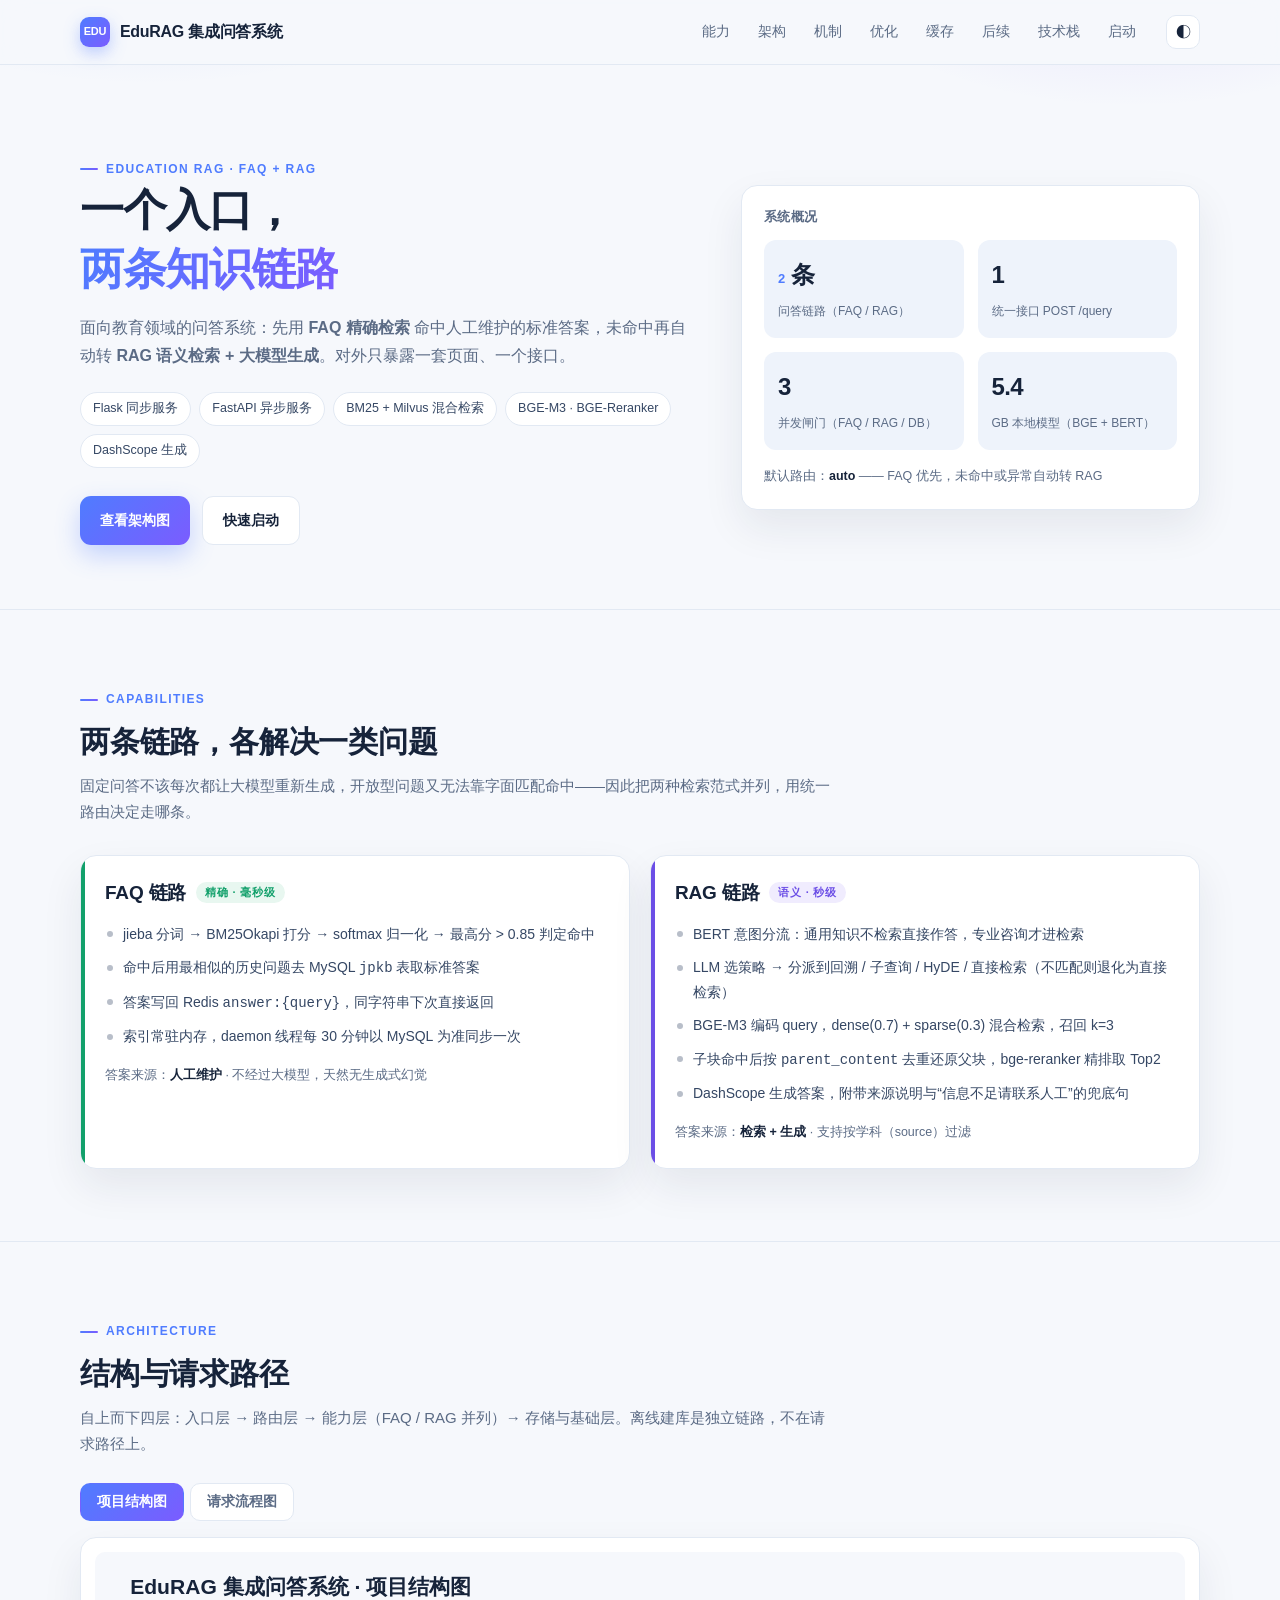
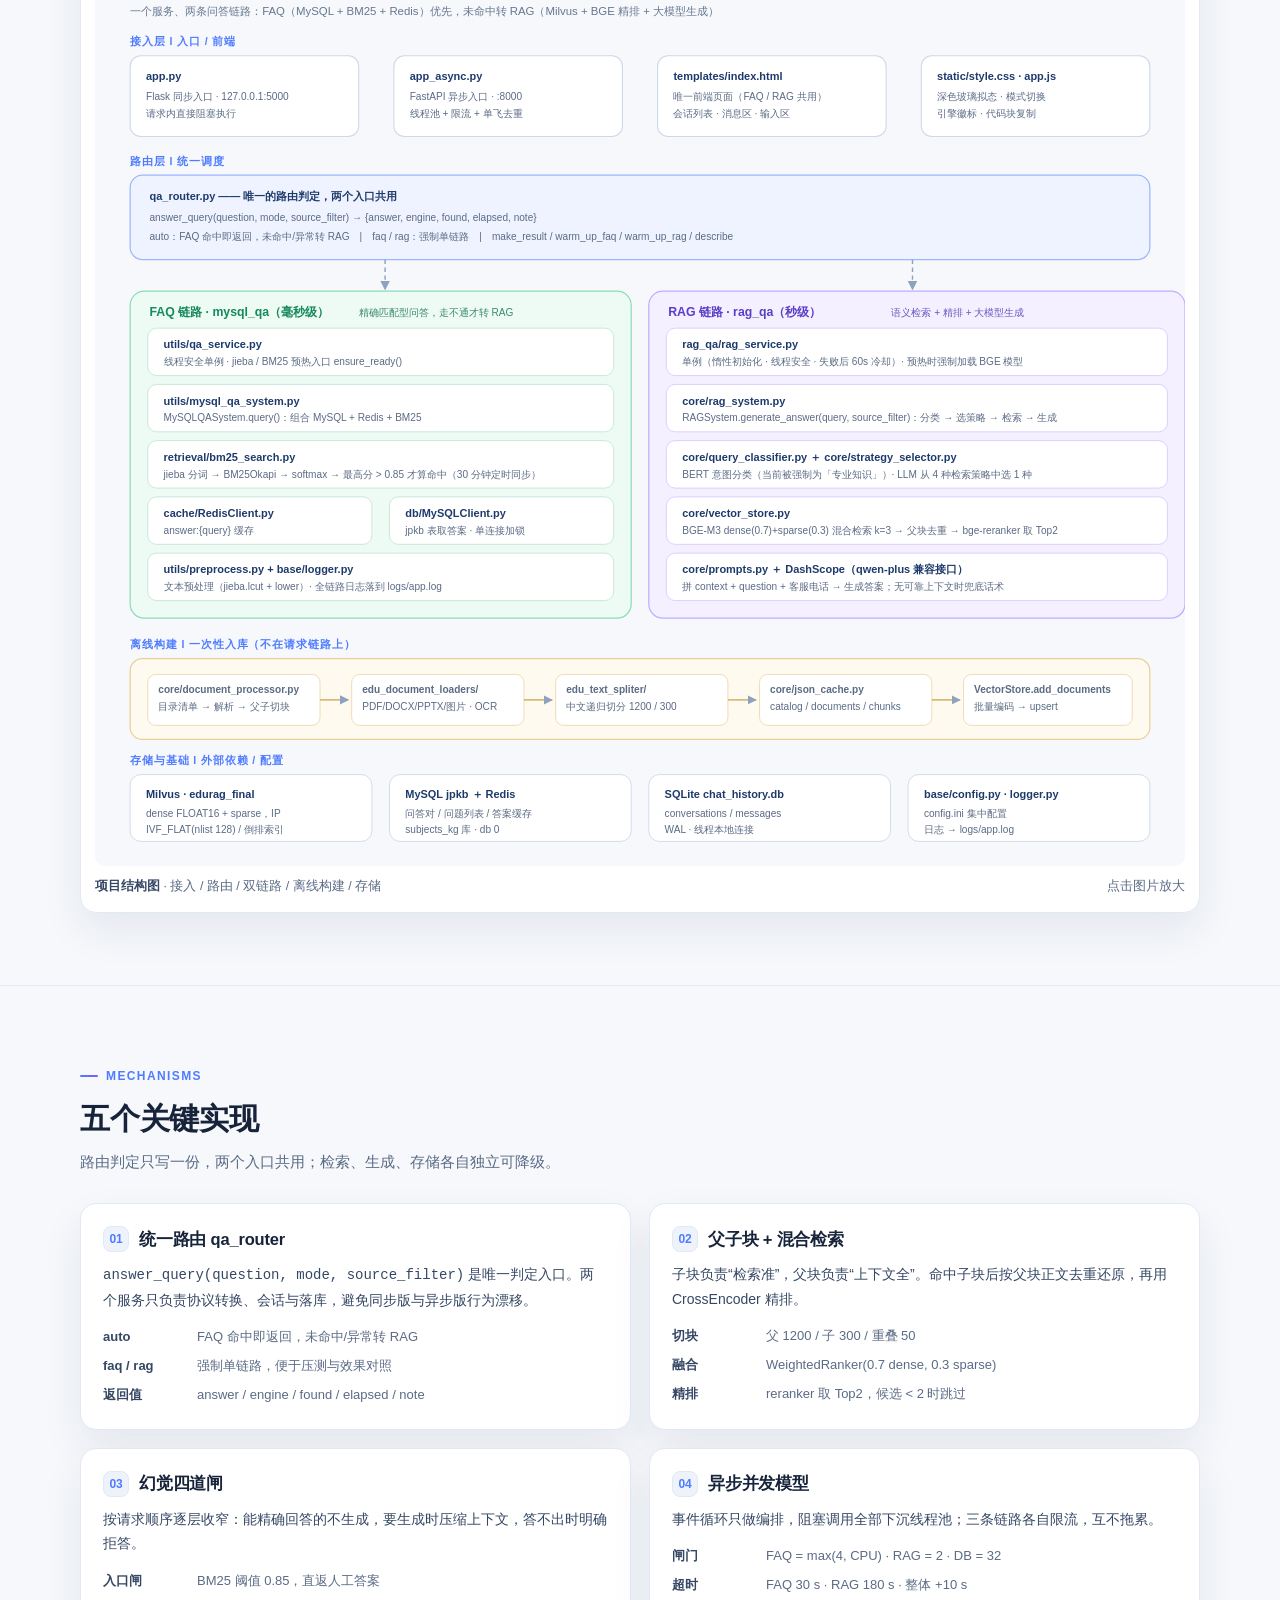
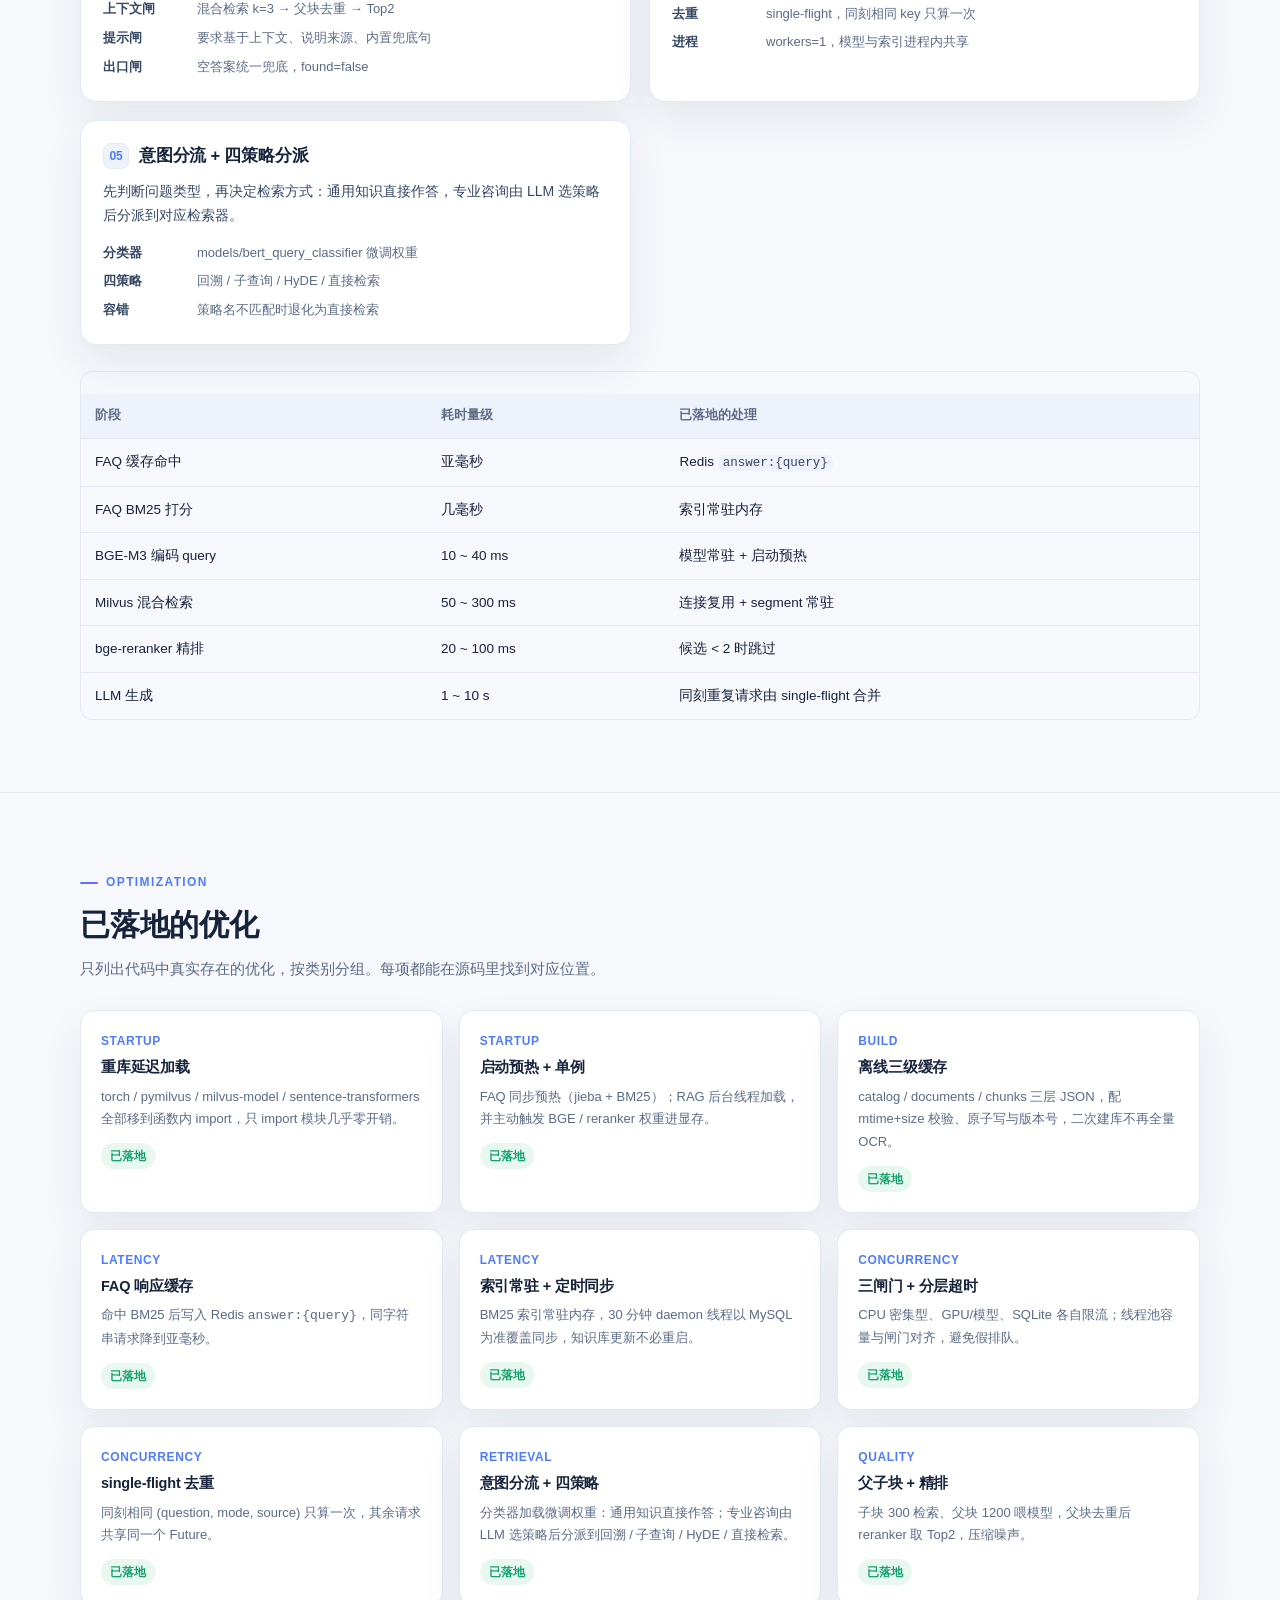
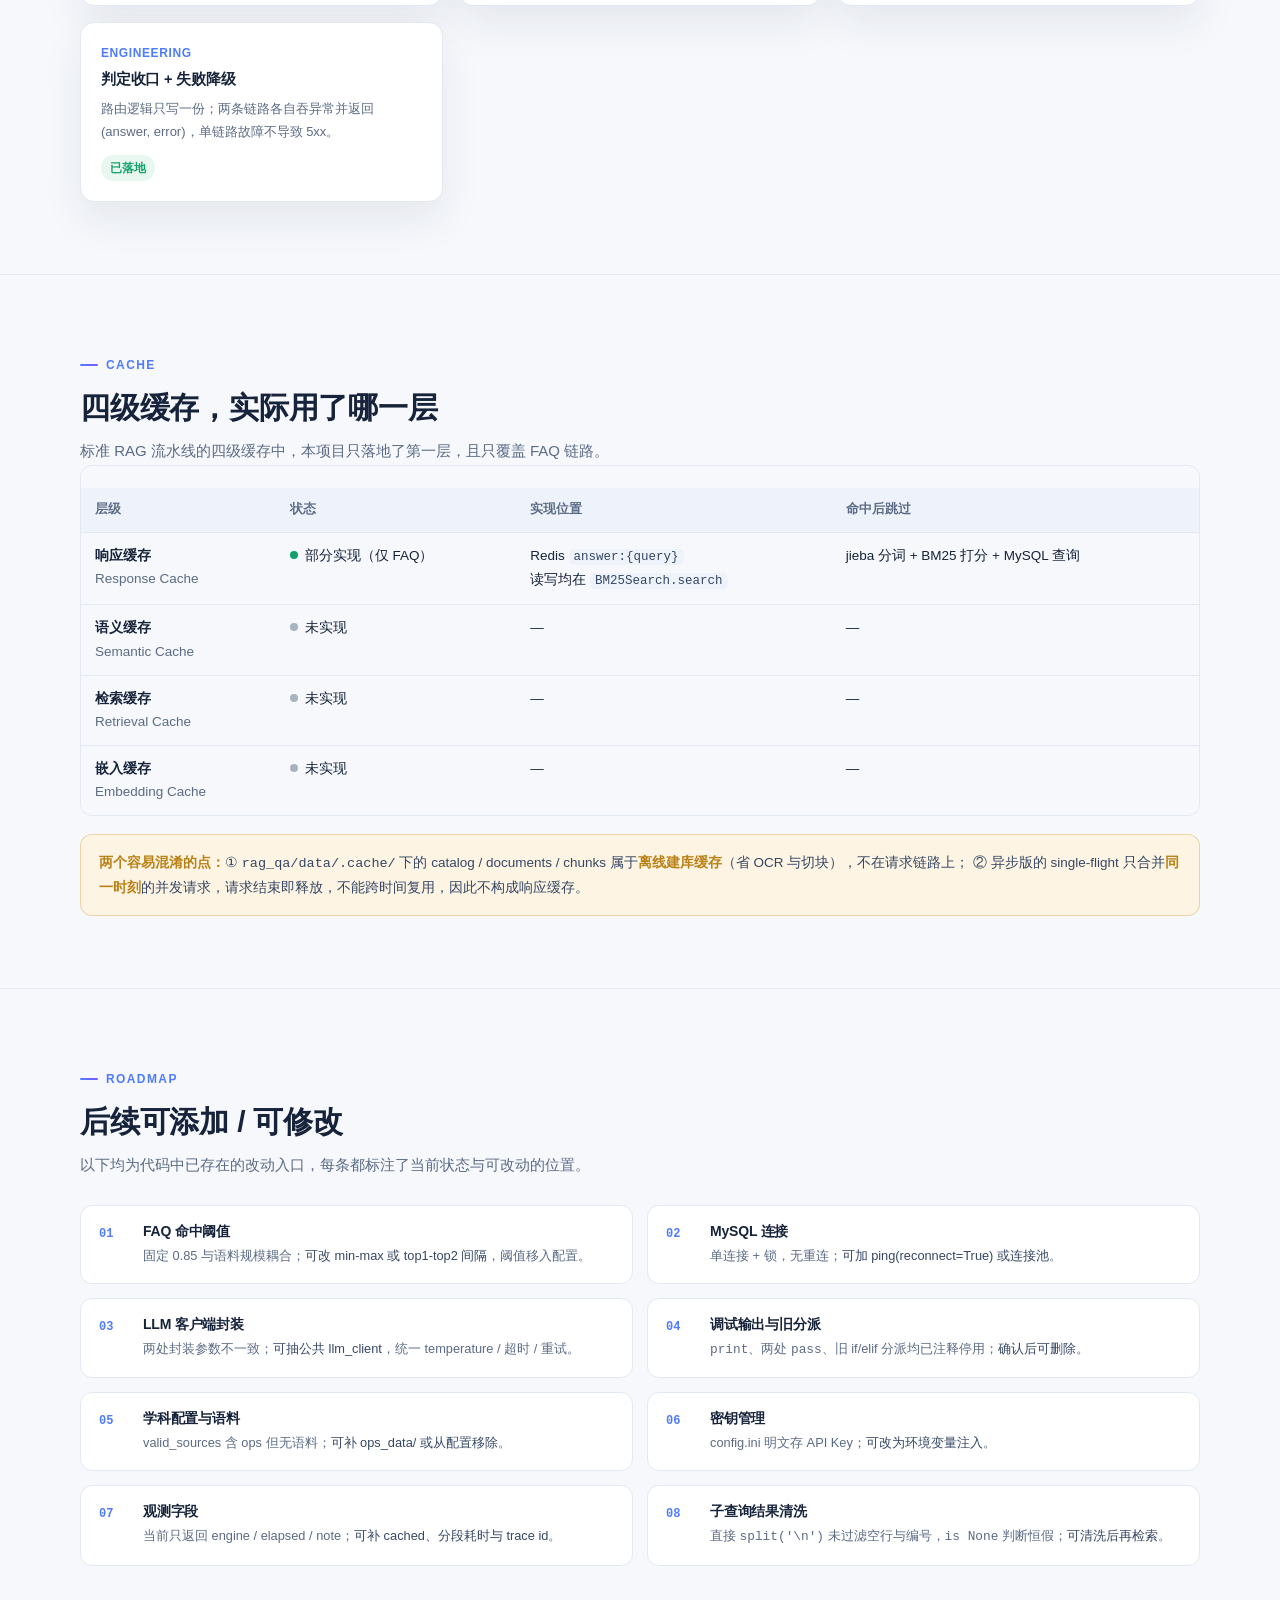
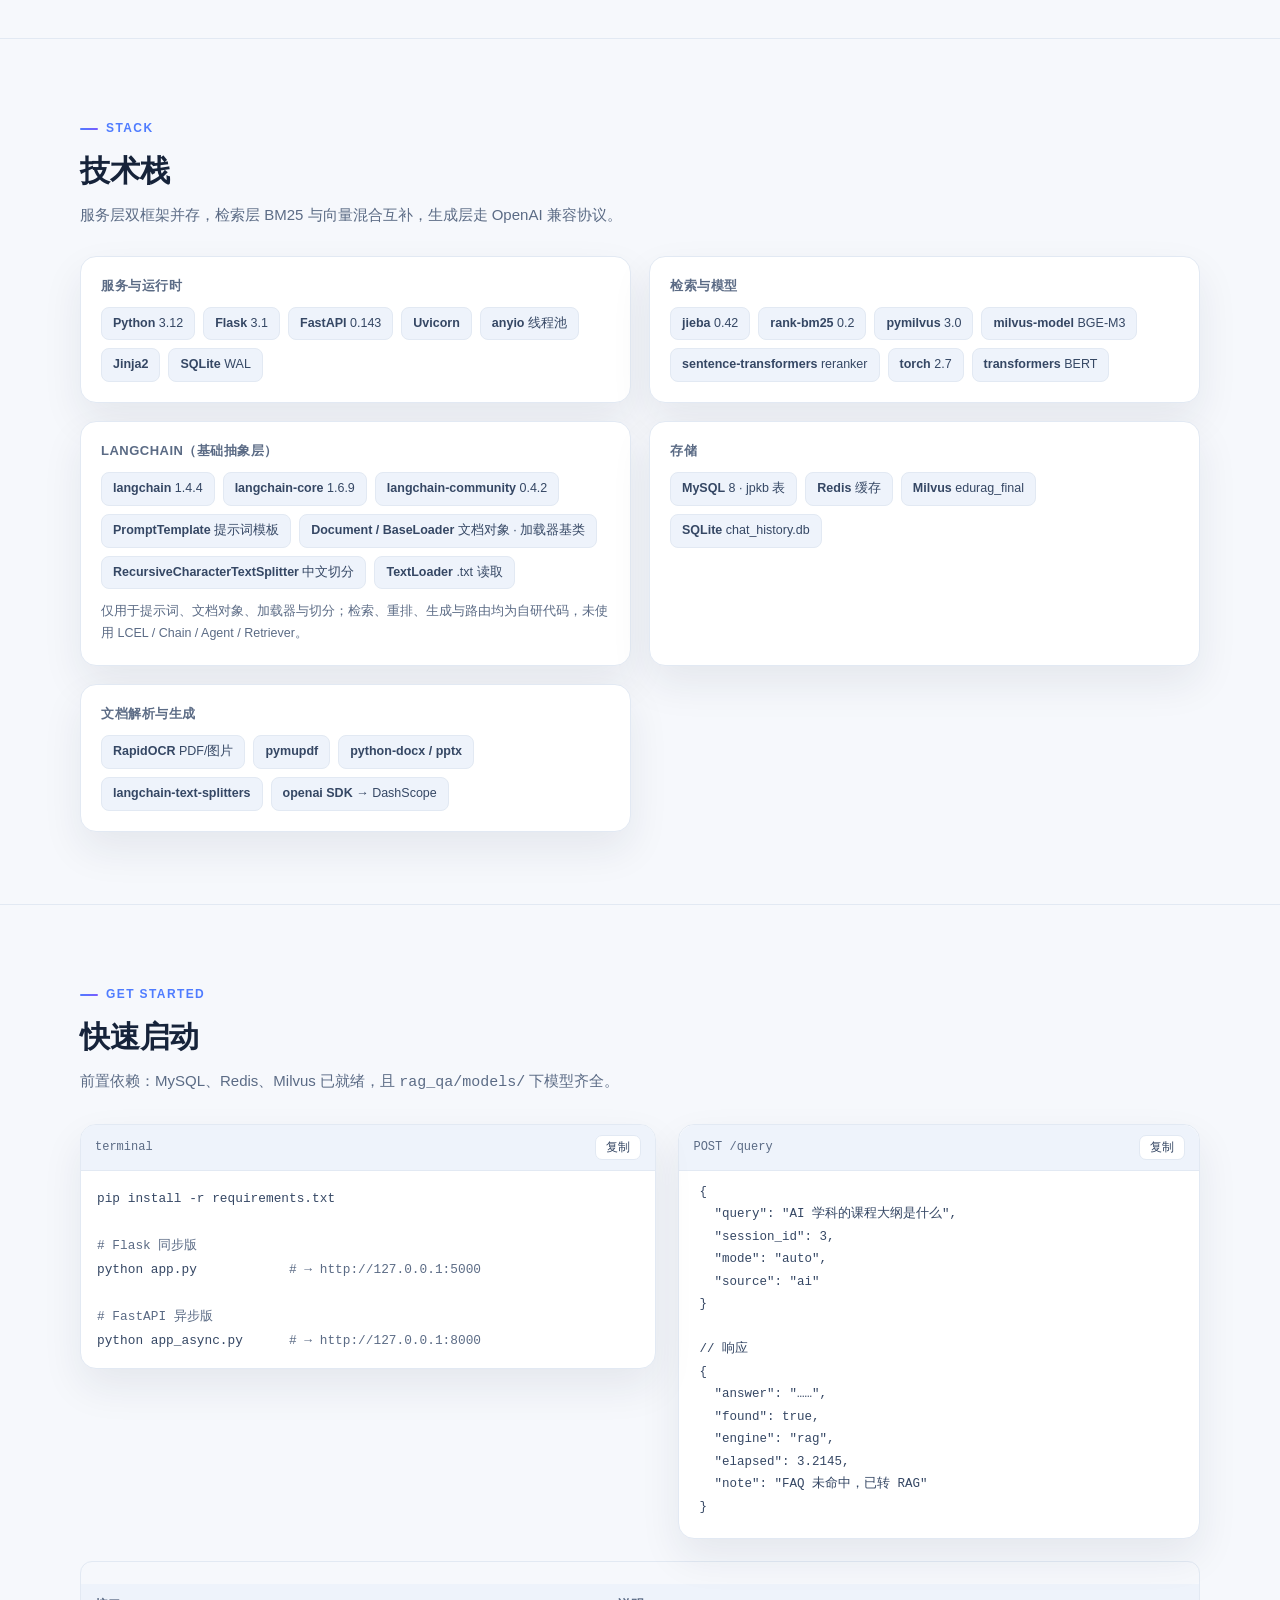
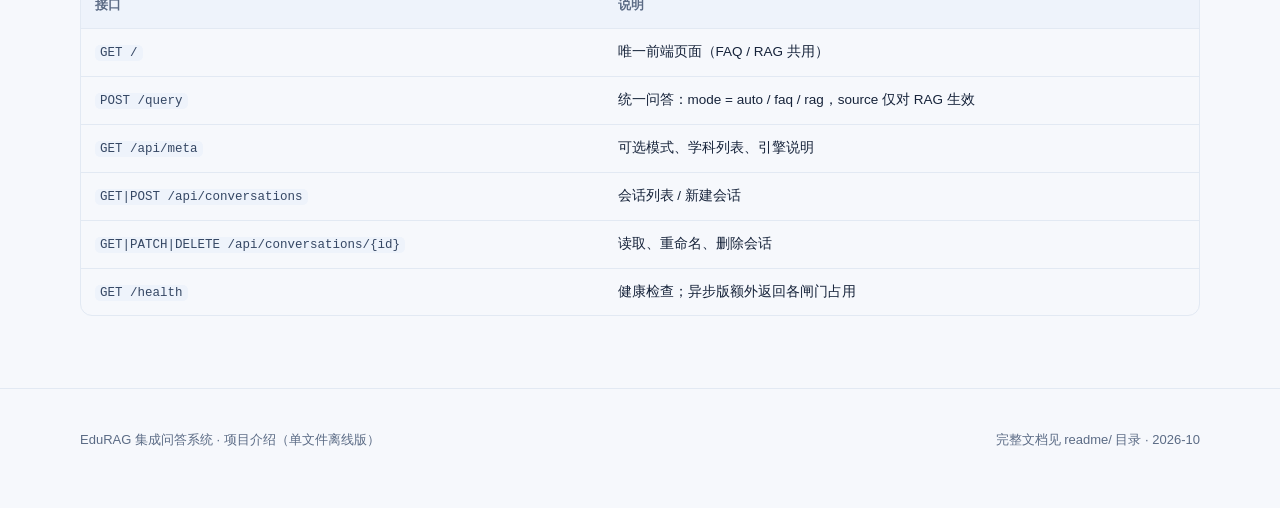
==== readme/project-intro.html @ a10eba5b "feat: EduRAG 集成问答系统（FAQ + RAG 双链路） - 统一入口 qa_router：FAQ 优先，未命中转 RAG - Flask 同步版 app.py / FastAPI 异步版" ====
<!DOCTYPE html>
<html lang="zh-CN" data-theme="light">
<head>
<meta charset="UTF-8" />
<meta name="viewport" content="width=device-width, initial-scale=1.0" />
<title>EduRAG 集成问答系统 · 项目介绍</title>
<noscript><style>.reveal{opacity:1 !important;transform:none !important}</style></noscript>
<style>
  /* ============ 主题变量 ============ */
  :root {
    --bg: #f6f8fc;
    --bg-soft: #eef3fb;
    --card: #ffffff;
    --ink: #16233a;
    --ink-2: #354764;
    --muted: #5b6b85;
    --line: #e2e9f3;
    --brand: #4f7cff;
    --brand-2: #7b5cff;
    --faq: #12a06b;
    --faq-soft: #e8f7f0;
    --rag: #6b4ee6;
    --rag-soft: #f0ecfe;
    --warn: #b98115;
    --warn-soft: #fdf4e3;
    --shadow: 0 18px 40px rgba(22, 35, 58, .08);
    --radius: 16px;
    --mono: "Consolas", "Monaco", "Courier New", monospace;
  }
  html[data-theme="dark"] {
    --bg: #0e1526;
    --bg-soft: #131d33;
    --card: #151f36;
    --ink: #e8eefc;
    --ink-2: #c3cfe4;
    --muted: #93a3c4;
    --line: #25324d;
    --brand: #6f92ff;
    --brand-2: #9b83ff;
    --faq: #3ddc97;
    --faq-soft: #12301f;
    --rag: #a48cff;
    --rag-soft: #221a3d;
    --warn: #ffc857;
    --warn-soft: #33280f;
    --shadow: 0 18px 40px rgba(0, 0, 0, .38);
  }

  * { box-sizing: border-box; }
  html { scroll-behavior: smooth; scroll-padding-top: 84px; }
  body {
    margin: 0;
    font-family: -apple-system, BlinkMacSystemFont, "Segoe UI", "Microsoft YaHei", "PingFang SC", "Hiragino Sans GB", sans-serif;
    color: var(--ink);
    background: var(--bg);
    line-height: 1.75;
    -webkit-font-smoothing: antialiased;
  }
  a { color: inherit; text-decoration: none; }
  h1, h2, h3, h4 { line-height: 1.35; margin: 0; letter-spacing: -.2px; }
  p { margin: 0; }
  code, pre { font-family: var(--mono); }
  img { max-width: 100%; display: block; }

  .wrap { width: min(1120px, calc(100% - 48px)); margin: 0 auto; }

  /* ============ 顶部导航 ============ */
  .progress {
    position: fixed; top: 0; left: 0; height: 3px; width: 0%;
    background: linear-gradient(90deg, var(--brand), var(--brand-2));
    z-index: 60; transition: width .1s linear;
  }
  .topbar {
    position: sticky; top: 0; z-index: 50;
    backdrop-filter: blur(14px);
    background: var(--bg);
    background: color-mix(in srgb, var(--bg) 82%, transparent);
    border-bottom: 1px solid var(--line);
  }
  .topbar-inner {
    display: flex; align-items: center; gap: 18px;
    height: 64px;
  }
  .brand { display: flex; align-items: center; gap: 10px; font-weight: 800; letter-spacing: -.3px; }
  .brand-mark {
    width: 30px; height: 30px; border-radius: 9px; flex: 0 0 30px;
    display: grid; place-items: center; color: #fff; font-size: 11px; font-weight: 800;
    background: linear-gradient(135deg, var(--brand), var(--brand-2));
    box-shadow: 0 6px 16px rgba(79, 124, 255, .35);
  }
  .nav { display: flex; gap: 4px; margin-left: auto; overflow-x: auto; }
  .nav a {
    padding: 7px 12px; border-radius: 999px; font-size: 13.5px; color: var(--muted);
    white-space: nowrap; transition: .18s;
  }
  .nav a:hover { color: var(--ink); background: var(--bg-soft); }
  .nav a.active { color: var(--ink); background: var(--bg-soft); font-weight: 600; }
  .icon-btn {
    width: 34px; height: 34px; flex: 0 0 34px; display: grid; place-items: center;
    border: 1px solid var(--line); background: var(--card); color: var(--ink);
    border-radius: 10px; cursor: pointer; font-size: 15px; transition: .18s;
  }
  .icon-btn:hover { border-color: var(--brand); color: var(--brand); }

  /* ============ 通用区块 ============ */
  section { padding: 72px 0; }
  section + section { border-top: 1px solid var(--line); }
  .eyebrow {
    display: inline-flex; align-items: center; gap: 8px;
    font-size: 12px; font-weight: 700; letter-spacing: 1.4px; text-transform: uppercase;
    color: var(--brand);
  }
  .eyebrow::before {
    content: ""; width: 18px; height: 2px; border-radius: 2px;
    background: linear-gradient(90deg, var(--brand), var(--brand-2));
  }
  .h2 { font-size: 30px; font-weight: 800; margin: 12px 0 10px; }
  .lead { color: var(--muted); max-width: 760px; font-size: 15px; }

  .card {
    background: var(--card); border: 1px solid var(--line);
    border-radius: var(--radius); box-shadow: var(--shadow);
  }

  /* ============ Hero ============ */
  .hero { padding: 86px 0 64px; border-top: none; position: relative; overflow: hidden; }
  .hero::before {
    content: ""; position: absolute; inset: -30% -10% auto -10%; height: 460px;
    background:
      radial-gradient(520px 260px at 18% 0%, rgba(79,124,255,.16), transparent 70%),
      radial-gradient(460px 240px at 82% 8%, rgba(123,92,255,.14), transparent 70%);
    pointer-events: none;
  }
  .hero-grid { display: grid; grid-template-columns: 1.15fr .85fr; gap: 40px; align-items: center; position: relative; }
  .hero h1 { font-size: 44px; font-weight: 800; letter-spacing: -1px; }
  .hero h1 span {
    background: linear-gradient(120deg, var(--brand), var(--brand-2));
    -webkit-background-clip: text; background-clip: text; color: transparent;
  }
  .hero p.lead { margin-top: 16px; font-size: 16px; }
  .pills { display: flex; flex-wrap: wrap; gap: 8px; margin-top: 22px; }
  .pill {
    font-size: 12.5px; padding: 5px 12px; border-radius: 999px;
    border: 1px solid var(--line); color: var(--ink-2); background: var(--card);
  }
  .cta { display: flex; flex-wrap: wrap; gap: 12px; margin-top: 28px; }
  .btn {
    display: inline-flex; align-items: center; gap: 8px;
    padding: 11px 20px; border-radius: 11px; font-size: 14px; font-weight: 600;
    border: 1px solid var(--line); background: var(--card); color: var(--ink);
    cursor: pointer; transition: .18s;
  }
  .btn:hover { transform: translateY(-1px); border-color: var(--brand); color: var(--brand); }
  .btn.primary {
    color: #fff; border: none;
    background: linear-gradient(135deg, var(--brand), var(--brand-2));
    box-shadow: 0 10px 24px rgba(79, 124, 255, .3);
  }
  .btn.primary:hover { color: #fff; box-shadow: 0 14px 30px rgba(79, 124, 255, .38); }

  .hero-panel { padding: 22px; }
  .hero-panel h4 { font-size: 13px; color: var(--muted); font-weight: 600; letter-spacing: .4px; }
  .stat-grid { display: grid; grid-template-columns: 1fr 1fr; gap: 14px; margin-top: 14px; }
  .stat { padding: 14px; border-radius: 12px; background: var(--bg-soft); }
  .stat b { display: block; font-size: 24px; letter-spacing: -.6px; }
  .stat span { font-size: 12px; color: var(--muted); }
  .stat em { font-style: normal; font-size: 13px; font-weight: 700; color: var(--brand); }

  /* ============ 两条链路 ============ */
  .lane-grid { display: grid; grid-template-columns: 1fr 1fr; gap: 20px; margin-top: 30px; }
  .lane { padding: 24px; position: relative; overflow: hidden; }
  .lane::after {
    content: ""; position: absolute; left: 0; top: 0; bottom: 0; width: 4px;
  }
  .lane.faq::after { background: var(--faq); }
  .lane.rag::after { background: var(--rag); }
  .lane h3 { font-size: 19px; display: flex; align-items: center; gap: 10px; }
  .tag {
    font-size: 11px; font-weight: 700; letter-spacing: .8px; padding: 3px 9px;
    border-radius: 999px;
  }
  .tag.faq { color: var(--faq); background: var(--faq-soft); }
  .tag.rag { color: var(--rag); background: var(--rag-soft); }
  .lane ul { margin: 16px 0 0; padding-left: 0; list-style: none; }
  .lane li { position: relative; padding-left: 18px; margin: 9px 0; font-size: 14px; color: var(--ink-2); }
  .lane li::before {
    content: ""; position: absolute; left: 2px; top: .68em;
    width: 6px; height: 6px; border-radius: 50%; background: currentColor; opacity: .35;
  }
  .lane .metric { margin-top: 16px; font-size: 12.5px; color: var(--muted); }
  .lane .metric b { color: var(--ink); }

  /* ============ 图表 Tabs ============ */
  .tabs { display: flex; gap: 6px; margin: 26px 0 16px; flex-wrap: wrap; }
  .tab {
    padding: 9px 16px; border-radius: 10px; font-size: 13.5px; font-weight: 600;
    border: 1px solid var(--line); background: var(--card); color: var(--muted); cursor: pointer;
  }
  .tab.active {
    color: #fff; border-color: transparent;
    background: linear-gradient(135deg, var(--brand), var(--brand-2));
  }
  .figure { padding: 14px; }
  .figure img { border-radius: 10px; cursor: zoom-in; background: #fff; }
  .figcap { display: flex; justify-content: space-between; gap: 12px; margin-top: 10px; font-size: 12.5px; color: var(--muted); }
  .figcap b { color: var(--ink-2); font-weight: 600; }

  /* ============ 机制卡片 ============ */
  .cards { display: grid; grid-template-columns: repeat(2, 1fr); gap: 18px; margin-top: 28px; }
  .mech { padding: 22px; }
  .mech h3 { font-size: 16.5px; display: flex; align-items: center; gap: 10px; }
  .num {
    width: 26px; height: 26px; flex: 0 0 26px; border-radius: 8px; display: grid; place-items: center;
    font-size: 12px; font-weight: 800; color: var(--brand); background: var(--bg-soft);
    border: 1px solid var(--line);
  }
  .mech p { margin-top: 10px; font-size: 14px; color: var(--ink-2); }
  .kv { margin-top: 14px; display: grid; gap: 6px; font-size: 13px; color: var(--muted); }
  .kv div { display: flex; gap: 8px; }
  .kv span:first-child { min-width: 86px; color: var(--ink-2); font-weight: 600; }

  /* ============ 参数表 ============ */
  table.data { width: 100%; border-collapse: collapse; font-size: 13.5px; margin-top: 22px; }
  .table-wrap { overflow-x: auto; border: 1px solid var(--line); border-radius: 12px; }
  table.data th, table.data td { padding: 11px 14px; text-align: left; border-bottom: 1px solid var(--line); vertical-align: top; }
  table.data th { background: var(--bg-soft); font-size: 12.5px; color: var(--muted); font-weight: 700; white-space: nowrap; }
  table.data tr:last-child td { border-bottom: none; }
  table.data code { font-size: 12.5px; padding: 1px 5px; border-radius: 5px; background: var(--bg-soft); color: var(--ink-2); }

  /* ============ 优化网格 ============ */
  .opt-grid { display: grid; grid-template-columns: repeat(3, 1fr); gap: 16px; margin-top: 28px; }
  .opt {
    padding: 20px; border-radius: 14px; background: var(--card);
    border: 1px solid var(--line); box-shadow: var(--shadow); transition: .2s;
  }
  .opt:hover { transform: translateY(-3px); border-color: color-mix(in srgb, var(--brand) 40%, var(--line)); }
  .opt h4 { font-size: 14.5px; }
  .opt .k { display: block; font-size: 12px; color: var(--brand); font-weight: 700; margin-bottom: 6px; letter-spacing: .6px; }
  .opt p { font-size: 13px; color: var(--muted); margin-top: 8px; }
  .opt .badge {
    display: inline-block; margin-top: 12px; font-size: 11.5px; font-weight: 700;
    color: var(--faq); background: var(--faq-soft); padding: 3px 9px; border-radius: 999px;
  }

  /* ============ 缓存对照 ============ */
  .dot { display: inline-block; width: 8px; height: 8px; border-radius: 50%; margin-right: 7px; vertical-align: 1px; }
  .on { background: var(--faq); }
  .off { background: var(--muted); opacity: .5; }
  .note {
    margin-top: 18px; padding: 16px 18px; border-radius: 12px; font-size: 13.5px;
    background: var(--warn-soft); color: var(--ink-2); border: 1px solid color-mix(in srgb, var(--warn) 28%, transparent);
  }
  .note b { color: var(--warn); }

  /* ============ 后续可改 ============ */
  .next-grid { display: grid; grid-template-columns: repeat(2, 1fr); gap: 14px; margin-top: 26px; }
  .next {
    display: flex; gap: 14px; padding: 16px 18px; border-radius: 12px;
    background: var(--card); border: 1px solid var(--line);
  }
  .next .idx {
    font-family: var(--mono); font-size: 12px; font-weight: 700; color: var(--brand);
    min-width: 30px; padding-top: 2px;
  }
  .next h4 { font-size: 14px; }
  .next p { font-size: 12.8px; color: var(--muted); margin-top: 4px; }
  .next em { font-style: normal; color: var(--ink-2); }

  /* ============ 技术栈 ============ */
  .stack-groups { display: grid; grid-template-columns: repeat(2, 1fr); gap: 18px; margin-top: 28px; }
  .stack { padding: 20px; }
  .stack h4 { font-size: 13px; color: var(--muted); letter-spacing: .5px; text-transform: uppercase; }
  .chips { display: flex; flex-wrap: wrap; gap: 8px; margin-top: 12px; }
  .chip {
    font-size: 12.5px; padding: 5px 11px; border-radius: 8px;
    border: 1px solid var(--line); color: var(--ink-2); background: var(--bg-soft);
  }
  .chip b { font-weight: 700; }

  /* ============ 快速开始 ============ */
  .start-grid { display: grid; grid-template-columns: 1.05fr .95fr; gap: 22px; margin-top: 28px; align-items: start; }
  .code-card { position: relative; overflow: hidden; }
  .code-head {
    display: flex; align-items: center; justify-content: space-between;
    padding: 10px 14px; border-bottom: 1px solid var(--line); background: var(--bg-soft);
    font-size: 12px; color: var(--muted); font-family: var(--mono);
  }
  .copy {
    border: 1px solid var(--line); background: var(--card); color: var(--ink-2);
    font-size: 11.5px; padding: 4px 10px; border-radius: 7px; cursor: pointer; font-family: inherit;
  }
  .copy:hover { border-color: var(--brand); color: var(--brand); }
  .code-card pre {
    margin: 0; padding: 16px; overflow-x: auto; font-size: 12.8px; line-height: 1.85;
    color: var(--ink-2); background: transparent;
  }
  .code-card pre .c { color: var(--muted); }
  .code-card pre .k { color: var(--brand); font-weight: 600; }
  .api { padding: 20px; }
  .api pre { margin: 10px 0 0; font-size: 12.5px; line-height: 1.8; color: var(--ink-2); overflow-x: auto; }

  /* ============ 页脚 ============ */
  footer { padding: 40px 0 56px; border-top: 1px solid var(--line); color: var(--muted); font-size: 13px; }
  footer .wrap { display: flex; flex-wrap: wrap; gap: 12px; justify-content: space-between; align-items: center; }

  /* ============ 灯箱 ============ */
  .lightbox {
    position: fixed; inset: 0; z-index: 100; display: none;
    background: rgba(8, 14, 26, .88); padding: 30px; cursor: zoom-out;
    align-items: center; justify-content: center;
  }
  .lightbox.open { display: flex; }
  .lightbox img { max-width: 100%; max-height: 92vh; border-radius: 10px; background: #fff; }

  /* ============ 滚动显现 ============ */
  .reveal { opacity: 0; transform: translateY(14px); transition: opacity .5s ease, transform .5s ease; }
  .reveal.in { opacity: 1; transform: none; }

  /* ============ 响应式 ============ */
  @media (max-width: 960px) {
    .hero-grid, .start-grid, .cards, .stack-groups { grid-template-columns: 1fr; }
    .opt-grid { grid-template-columns: repeat(2, 1fr); }
    .lane-grid, .next-grid { grid-template-columns: 1fr; }
    .hero h1 { font-size: 34px; }
    .h2 { font-size: 25px; }
    .nav { display: none; }
  }
  @media (max-width: 620px) {
    .wrap { width: calc(100% - 32px); }
    section { padding: 52px 0; }
    .opt-grid { grid-template-columns: 1fr; }
    .stat-grid { grid-template-columns: 1fr; }
    .hero { padding: 56px 0 44px; }
  }
  @media print {
    .topbar, .progress, .cta, .tabs, .copy, footer { display: none !important; }
    body { background: #fff; }
    section { page-break-inside: avoid; }
  }
</style>
</head>
<body>

<div class="progress" id="progress"></div>

<!-- ================= 顶栏 ================= -->
<header class="topbar">
  <div class="wrap topbar-inner">
    <div class="brand"><span class="brand-mark">EDU</span> EduRAG 集成问答系统</div>
    <nav class="nav" id="nav">
      <a href="#what">能力</a>
      <a href="#arch">架构</a>
      <a href="#how">机制</a>
      <a href="#perf">优化</a>
      <a href="#cache">缓存</a>
      <a href="#next">后续</a>
      <a href="#stack">技术栈</a>
      <a href="#start">启动</a>
    </nav>
    <button class="icon-btn" id="themeBtn" title="切换深色 / 浅色">◐</button>
  </div>
</header>

<main>
  <!-- ================= Hero ================= -->
  <section class="hero" id="top">
    <div class="wrap hero-grid">
      <div>
        <span class="eyebrow">Education RAG · FAQ + RAG</span>
        <h1>一个入口，<br /><span>两条知识链路</span></h1>
        <p class="lead">
          面向教育领域的问答系统：先用 <b>FAQ 精确检索</b> 命中人工维护的标准答案，未命中再自动转
          <b>RAG 语义检索 + 大模型生成</b>。对外只暴露一套页面、一个接口。
        </p>
        <div class="pills">
          <span class="pill">Flask 同步服务</span>
          <span class="pill">FastAPI 异步服务</span>
          <span class="pill">BM25 + Milvus 混合检索</span>
          <span class="pill">BGE-M3 · BGE-Reranker</span>
          <span class="pill">DashScope 生成</span>
        </div>
        <div class="cta">
          <a class="btn primary" href="#arch">查看架构图</a>
          <a class="btn" href="#start">快速启动</a>
        </div>
      </div>

      <div class="card hero-panel reveal">
        <h4>系统概况</h4>
        <div class="stat-grid">
          <div class="stat"><b><em>2</em> 条</b><span>问答链路（FAQ / RAG）</span></div>
          <div class="stat"><b>1</b><span>统一接口 POST /query</span></div>
          <div class="stat"><b>3</b><span>并发闸门（FAQ / RAG / DB）</span></div>
          <div class="stat"><b>5.4</b><span>GB 本地模型（BGE + BERT）</span></div>
        </div>
        <div class="metric" style="margin-top:16px;font-size:12.5px;color:var(--muted)">
          默认路由：<b style="color:var(--ink)">auto</b> —— FAQ 优先，未命中或异常自动转 RAG
        </div>
      </div>
    </div>
  </section>

  <!-- ================= 两条链路 ================= -->
  <section id="what">
    <div class="wrap">
      <span class="eyebrow">Capabilities</span>
      <h2 class="h2">两条链路，各解决一类问题</h2>
      <p class="lead">固定问答不该每次都让大模型重新生成，开放型问题又无法靠字面匹配命中——因此把两种检索范式并列，用统一路由决定走哪条。</p>

      <div class="lane-grid">
        <article class="card lane faq reveal">
          <h3>FAQ 链路 <span class="tag faq">精确 · 毫秒级</span></h3>
          <ul>
            <li>jieba 分词 → BM25Okapi 打分 → softmax 归一化 → 最高分 &gt; 0.85 判定命中</li>
            <li>命中后用最相似的历史问题去 MySQL <code>jpkb</code> 表取标准答案</li>
            <li>答案写回 Redis <code>answer:{query}</code>，同字符串下次直接返回</li>
            <li>索引常驻内存，daemon 线程每 30 分钟以 MySQL 为准同步一次</li>
          </ul>
          <div class="metric">答案来源：<b>人工维护</b> · 不经过大模型，天然无生成式幻觉</div>
        </article>

        <article class="card lane rag reveal">
          <h3>RAG 链路 <span class="tag rag">语义 · 秒级</span></h3>
          <ul>
            <li>BERT 意图分流：通用知识不检索直接作答，专业咨询才进检索</li>
            <li>LLM 选策略 → 分派到回溯 / 子查询 / HyDE / 直接检索（不匹配则退化为直接检索）</li>
            <li>BGE-M3 编码 query，dense(0.7) + sparse(0.3) 混合检索，召回 k=3</li>
            <li>子块命中后按 <code>parent_content</code> 去重还原父块，bge-reranker 精排取 Top2</li>
            <li>DashScope 生成答案，附带来源说明与“信息不足请联系人工”的兜底句</li>
          </ul>
          <div class="metric">答案来源：<b>检索 + 生成</b> · 支持按学科（source）过滤</div>
        </article>
      </div>
    </div>
  </section>

  <!-- ================= 架构 / 流程 ================= -->
  <section id="arch">
    <div class="wrap">
      <span class="eyebrow">Architecture</span>
      <h2 class="h2">结构与请求路径</h2>
      <p class="lead">自上而下四层：入口层 → 路由层 → 能力层（FAQ / RAG 并列）→ 存储与基础层。离线建库是独立链路，不在请求路径上。</p>

      <div class="tabs" id="tabs">
        <button class="tab active" data-panel="pArch">项目结构图</button>
        <button class="tab" data-panel="pFlow">请求流程图</button>
      </div>

      <div class="card figure" id="pArch">
        <img id="imgArch" src="[data-uri]" alt="EduRAG 项目结构图" />
        <div class="figcap"><span><b>项目结构图</b> · 接入 / 路由 / 双链路 / 离线构建 / 存储</span><span>点击图片放大</span></div>
      </div>

      <div class="card figure" id="pFlow" style="display:none">
        <img id="imgFlow" src="[data-uri]" alt="EduRAG 请求流程图" />
        <div class="figcap"><span><b>请求流程图</b> · 14 步主脊 + 分支 + 异步版差异</span><span>点击图片放大</span></div>
      </div>
    </div>
  </section>

  <!-- ================= 核心机制 ================= -->
  <section id="how">
    <div class="wrap">
      <span class="eyebrow">Mechanisms</span>
      <h2 class="h2">五个关键实现</h2>
      <p class="lead">路由判定只写一份，两个入口共用；检索、生成、存储各自独立可降级。</p>

      <div class="cards">
        <article class="card mech reveal">
          <h3><span class="num">01</span> 统一路由 qa_router</h3>
          <p><code>answer_query(question, mode, source_filter)</code> 是唯一判定入口。两个服务只负责协议转换、会话与落库，避免同步版与异步版行为漂移。</p>
          <div class="kv">
            <div><span>auto</span><span>FAQ 命中即返回，未命中/异常转 RAG</span></div>
            <div><span>faq / rag</span><span>强制单链路，便于压测与效果对照</span></div>
            <div><span>返回值</span><span>answer / engine / found / elapsed / note</span></div>
          </div>
        </article>

        <article class="card mech reveal">
          <h3><span class="num">02</span> 父子块 + 混合检索</h3>
          <p>子块负责“检索准”，父块负责“上下文全”。命中子块后按父块正文去重还原，再用 CrossEncoder 精排。</p>
          <div class="kv">
            <div><span>切块</span><span>父 1200 / 子 300 / 重叠 50</span></div>
            <div><span>融合</span><span>WeightedRanker(0.7 dense, 0.3 sparse)</span></div>
            <div><span>精排</span><span>reranker 取 Top2，候选 &lt; 2 时跳过</span></div>
          </div>
        </article>

        <article class="card mech reveal">
          <h3><span class="num">03</span> 幻觉四道闸</h3>
          <p>按请求顺序逐层收窄：能精确回答的不生成，要生成时压缩上下文，答不出时明确拒答。</p>
          <div class="kv">
            <div><span>入口闸</span><span>BM25 阈值 0.85，直返人工答案</span></div>
            <div><span>上下文闸</span><span>混合检索 k=3 → 父块去重 → Top2</span></div>
            <div><span>提示闸</span><span>要求基于上下文、说明来源、内置兜底句</span></div>
            <div><span>出口闸</span><span>空答案统一兜底，found=false</span></div>
          </div>
        </article>

        <article class="card mech reveal">
          <h3><span class="num">04</span> 异步并发模型</h3>
          <p>事件循环只做编排，阻塞调用全部下沉线程池；三条链路各自限流，互不拖累。</p>
          <div class="kv">
            <div><span>闸门</span><span>FAQ = max(4, CPU) · RAG = 2 · DB = 32</span></div>
            <div><span>超时</span><span>FAQ 30 s · RAG 180 s · 整体 +10 s</span></div>
            <div><span>去重</span><span>single-flight，同刻相同 key 只算一次</span></div>
            <div><span>进程</span><span>workers=1，模型与索引进程内共享</span></div>
          </div>
        </article>

        <article class="card mech reveal">
          <h3><span class="num">05</span> 意图分流 + 四策略分派</h3>
          <p>先判断问题类型，再决定检索方式：通用知识直接作答，专业咨询由 LLM 选策略后分派到对应检索器。</p>
          <div class="kv">
            <div><span>分类器</span><span>models/bert_query_classifier 微调权重</span></div>
            <div><span>四策略</span><span>回溯 / 子查询 / HyDE / 直接检索</span></div>
            <div><span>容错</span><span>策略名不匹配时退化为直接检索</span></div>
          </div>
        </article>
      </div>

      <div class="table-wrap reveal" style="margin-top:26px">
        <table class="data">
          <thead>
            <tr><th>阶段</th><th>耗时量级</th><th>已落地的处理</th></tr>
          </thead>
          <tbody>
            <tr><td>FAQ 缓存命中</td><td>亚毫秒</td><td>Redis <code>answer:{query}</code></td></tr>
            <tr><td>FAQ BM25 打分</td><td>几毫秒</td><td>索引常驻内存</td></tr>
            <tr><td>BGE-M3 编码 query</td><td>10 ~ 40 ms</td><td>模型常驻 + 启动预热</td></tr>
            <tr><td>Milvus 混合检索</td><td>50 ~ 300 ms</td><td>连接复用 + segment 常驻</td></tr>
            <tr><td>bge-reranker 精排</td><td>20 ~ 100 ms</td><td>候选 &lt; 2 时跳过</td></tr>
            <tr><td>LLM 生成</td><td>1 ~ 10 s</td><td>同刻重复请求由 single-flight 合并</td></tr>
          </tbody>
        </table>
      </div>
    </div>
  </section>

  <!-- ================= 已落地优化 ================= -->
  <section id="perf">
    <div class="wrap">
      <span class="eyebrow">Optimization</span>
      <h2 class="h2">已落地的优化</h2>
      <p class="lead">只列出代码中真实存在的优化，按类别分组。每项都能在源码里找到对应位置。</p>

      <div class="opt-grid">
        <div class="opt reveal"><span class="k">STARTUP</span><h4>重库延迟加载</h4><p>torch / pymilvus / milvus-model / sentence-transformers 全部移到函数内 import，只 import 模块几乎零开销。</p><span class="badge">已落地</span></div>
        <div class="opt reveal"><span class="k">STARTUP</span><h4>启动预热 + 单例</h4><p>FAQ 同步预热（jieba + BM25）；RAG 后台线程加载，并主动触发 BGE / reranker 权重进显存。</p><span class="badge">已落地</span></div>
        <div class="opt reveal"><span class="k">BUILD</span><h4>离线三级缓存</h4><p>catalog / documents / chunks 三层 JSON，配 mtime+size 校验、原子写与版本号，二次建库不再全量 OCR。</p><span class="badge">已落地</span></div>
        <div class="opt reveal"><span class="k">LATENCY</span><h4>FAQ 响应缓存</h4><p>命中 BM25 后写入 Redis <code>answer:{query}</code>，同字符串请求降到亚毫秒。</p><span class="badge">已落地</span></div>
        <div class="opt reveal"><span class="k">LATENCY</span><h4>索引常驻 + 定时同步</h4><p>BM25 索引常驻内存，30 分钟 daemon 线程以 MySQL 为准覆盖同步，知识库更新不必重启。</p><span class="badge">已落地</span></div>
        <div class="opt reveal"><span class="k">CONCURRENCY</span><h4>三闸门 + 分层超时</h4><p>CPU 密集型、GPU/模型、SQLite 各自限流；线程池容量与闸门对齐，避免假排队。</p><span class="badge">已落地</span></div>
        <div class="opt reveal"><span class="k">CONCURRENCY</span><h4>single-flight 去重</h4><p>同刻相同 (question, mode, source) 只算一次，其余请求共享同一个 Future。</p><span class="badge">已落地</span></div>
        <div class="opt reveal"><span class="k">RETRIEVAL</span><h4>意图分流 + 四策略</h4><p>分类器加载微调权重：通用知识直接作答；专业咨询由 LLM 选策略后分派到回溯 / 子查询 / HyDE / 直接检索。</p><span class="badge">已落地</span></div>
        <div class="opt reveal"><span class="k">QUALITY</span><h4>父子块 + 精排</h4><p>子块 300 检索、父块 1200 喂模型，父块去重后 reranker 取 Top2，压缩噪声。</p><span class="badge">已落地</span></div>
        <div class="opt reveal"><span class="k">ENGINEERING</span><h4>判定收口 + 失败降级</h4><p>路由逻辑只写一份；两条链路各自吞异常并返回 (answer, error)，单链路故障不导致 5xx。</p><span class="badge">已落地</span></div>
      </div>
    </div>
  </section>

  <!-- ================= 缓存现状 ================= -->
  <section id="cache">
    <div class="wrap">
      <span class="eyebrow">Cache</span>
      <h2 class="h2">四级缓存，实际用了哪一层</h2>
      <p class="lead">标准 RAG 流水线的四级缓存中，本项目只落地了第一层，且只覆盖 FAQ 链路。</p>

      <div class="table-wrap reveal">
        <table class="data">
          <thead>
            <tr><th>层级</th><th>状态</th><th>实现位置</th><th>命中后跳过</th></tr>
          </thead>
          <tbody>
            <tr>
              <td><b>响应缓存</b><br /><span style="color:var(--muted)">Response Cache</span></td>
              <td><span class="dot on"></span>部分实现（仅 FAQ）</td>
              <td>Redis <code>answer:{query}</code><br />读写均在 <code>BM25Search.search</code></td>
              <td>jieba 分词 + BM25 打分 + MySQL 查询</td>
            </tr>
            <tr>
              <td><b>语义缓存</b><br /><span style="color:var(--muted)">Semantic Cache</span></td>
              <td><span class="dot off"></span>未实现</td>
              <td>—</td>
              <td>—</td>
            </tr>
            <tr>
              <td><b>检索缓存</b><br /><span style="color:var(--muted)">Retrieval Cache</span></td>
              <td><span class="dot off"></span>未实现</td>
              <td>—</td>
              <td>—</td>
            </tr>
            <tr>
              <td><b>嵌入缓存</b><br /><span style="color:var(--muted)">Embedding Cache</span></td>
              <td><span class="dot off"></span>未实现</td>
              <td>—</td>
              <td>—</td>
            </tr>
          </tbody>
        </table>
      </div>

      <div class="note reveal">
        <b>两个容易混淆的点：</b>① <code>rag_qa/data/.cache/</code> 下的 catalog / documents / chunks 属于<b>离线建库缓存</b>（省 OCR 与切块），不在请求链路上；
        ② 异步版的 single-flight 只合并<b>同一时刻</b>的并发请求，请求结束即释放，不能跨时间复用，因此不构成响应缓存。
      </div>
    </div>
  </section>

  <!-- ================= 后续 ================= -->
  <section id="next">
    <div class="wrap">
      <span class="eyebrow">Roadmap</span>
      <h2 class="h2">后续可添加 / 可修改</h2>
      <p class="lead">以下均为代码中已存在的改动入口，每条都标注了当前状态与可改动的位置。</p>

      <div class="next-grid">
        <div class="next reveal"><span class="idx">01</span><div><h4>FAQ 命中阈值</h4><p>固定 0.85 与语料规模耦合；<em>可改 min-max 或 top1-top2 间隔</em>，阈值移入配置。</p></div></div>
        <div class="next reveal"><span class="idx">02</span><div><h4>MySQL 连接</h4><p>单连接 + 锁，无重连；<em>可加 ping(reconnect=True) 或连接池</em>。</p></div></div>
        <div class="next reveal"><span class="idx">03</span><div><h4>LLM 客户端封装</h4><p>两处封装参数不一致；<em>可抽公共 llm_client</em>，统一 temperature / 超时 / 重试。</p></div></div>
        <div class="next reveal"><span class="idx">04</span><div><h4>调试输出与旧分派</h4><p><code>print</code>、两处 <code>pass</code>、旧 if/elif 分派均已注释停用；<em>确认后可删除</em>。</p></div></div>
        <div class="next reveal"><span class="idx">05</span><div><h4>学科配置与语料</h4><p>valid_sources 含 ops 但无语料；<em>可补 ops_data/ 或从配置移除</em>。</p></div></div>
        <div class="next reveal"><span class="idx">06</span><div><h4>密钥管理</h4><p>config.ini 明文存 API Key；<em>可改为环境变量注入</em>。</p></div></div>
        <div class="next reveal"><span class="idx">07</span><div><h4>观测字段</h4><p>当前只返回 engine / elapsed / note；<em>可补 cached、分段耗时与 trace id</em>。</p></div></div>
        <div class="next reveal"><span class="idx">08</span><div><h4>子查询结果清洗</h4><p>直接 <code>split('\n')</code> 未过滤空行与编号，<code>is None</code> 判断恒假；<em>可清洗后再检索</em>。</p></div></div>
      </div>
    </div>
  </section>

  <!-- ================= 技术栈 ================= -->
  <section id="stack">
    <div class="wrap">
      <span class="eyebrow">Stack</span>
      <h2 class="h2">技术栈</h2>
      <p class="lead">服务层双框架并存，检索层 BM25 与向量混合互补，生成层走 OpenAI 兼容协议。</p>

      <div class="stack-groups">
        <div class="card stack reveal">
          <h4>服务与运行时</h4>
          <div class="chips">
            <span class="chip"><b>Python</b> 3.12</span>
            <span class="chip"><b>Flask</b> 3.1</span>
            <span class="chip"><b>FastAPI</b> 0.143</span>
            <span class="chip"><b>Uvicorn</b></span>
            <span class="chip"><b>anyio</b> 线程池</span>
            <span class="chip"><b>Jinja2</b></span>
            <span class="chip"><b>SQLite</b> WAL</span>
          </div>
        </div>

        <div class="card stack reveal">
          <h4>检索与模型</h4>
          <div class="chips">
            <span class="chip"><b>jieba</b> 0.42</span>
            <span class="chip"><b>rank-bm25</b> 0.2</span>
            <span class="chip"><b>pymilvus</b> 3.0</span>
            <span class="chip"><b>milvus-model</b> BGE-M3</span>
            <span class="chip"><b>sentence-transformers</b> reranker</span>
            <span class="chip"><b>torch</b> 2.7</span>
            <span class="chip"><b>transformers</b> BERT</span>
          </div>
        </div>

        <div class="card stack reveal">
          <h4>LangChain（基础抽象层）</h4>
          <div class="chips">
            <span class="chip"><b>langchain</b> 1.4.4</span>
            <span class="chip"><b>langchain-core</b> 1.6.9</span>
            <span class="chip"><b>langchain-community</b> 0.4.2</span>
            <span class="chip"><b>PromptTemplate</b> 提示词模板</span>
            <span class="chip"><b>Document / BaseLoader</b> 文档对象 · 加载器基类</span>
            <span class="chip"><b>RecursiveCharacterTextSplitter</b> 中文切分</span>
            <span class="chip"><b>TextLoader</b> .txt 读取</span>
          </div>
          <p style="margin-top:12px;font-size:12.5px;color:var(--muted)">
            仅用于提示词、文档对象、加载器与切分；检索、重排、生成与路由均为自研代码，未使用 LCEL / Chain / Agent / Retriever。
          </p>
        </div>

        <div class="card stack reveal">
          <h4>存储</h4>
          <div class="chips">
            <span class="chip"><b>MySQL</b> 8 · jpkb 表</span>
            <span class="chip"><b>Redis</b> 缓存</span>
            <span class="chip"><b>Milvus</b> edurag_final</span>
            <span class="chip"><b>SQLite</b> chat_history.db</span>
          </div>
        </div>

        <div class="card stack reveal">
          <h4>文档解析与生成</h4>
          <div class="chips">
            <span class="chip"><b>RapidOCR</b> PDF/图片</span>
            <span class="chip"><b>pymupdf</b></span>
            <span class="chip"><b>python-docx / pptx</b></span>
            <span class="chip"><b>langchain-text-splitters</b></span>
            <span class="chip"><b>openai SDK</b> → DashScope</span>
          </div>
        </div>
      </div>
    </div>
  </section>

  <!-- ================= 快速开始 ================= -->
  <section id="start">
    <div class="wrap">
      <span class="eyebrow">Get started</span>
      <h2 class="h2">快速启动</h2>
      <p class="lead">前置依赖：MySQL、Redis、Milvus 已就绪，且 <code>rag_qa/models/</code> 下模型齐全。</p>

      <div class="start-grid">
        <div class="card code-card reveal">
          <div class="code-head">
            <span>terminal</span>
            <button class="copy" data-copy="cmd1">复制</button>
          </div>
<pre id="cmd1">pip install -r requirements.txt

<span class="c"># Flask 同步版</span>
python app.py            <span class="c"># → http://127.0.0.1:5000</span>

<span class="c"># FastAPI 异步版</span>
python app_async.py      <span class="c"># → http://127.0.0.1:8000</span></pre>
        </div>

        <div class="card api reveal">
          <div class="code-head" style="margin:-20px -20px 0;border-radius:16px 16px 0 0">
            <span>POST /query</span>
            <button class="copy" data-copy="cmd2">复制</button>
          </div>
<pre id="cmd2">{
  "query": "AI 学科的课程大纲是什么",
  "session_id": 3,
  "mode": "auto",
  "source": "ai"
}

<span class="c">// 响应</span>
{
  "answer": "……",
  "found": true,
  "engine": "rag",
  "elapsed": 3.2145,
  "note": "FAQ 未命中，已转 RAG"
}</pre>
        </div>
      </div>

      <div class="table-wrap reveal" style="margin-top:22px">
        <table class="data">
          <thead><tr><th>接口</th><th>说明</th></tr></thead>
          <tbody>
            <tr><td><code>GET /</code></td><td>唯一前端页面（FAQ / RAG 共用）</td></tr>
            <tr><td><code>POST /query</code></td><td>统一问答：mode = auto / faq / rag，source 仅对 RAG 生效</td></tr>
            <tr><td><code>GET /api/meta</code></td><td>可选模式、学科列表、引擎说明</td></tr>
            <tr><td><code>GET|POST /api/conversations</code></td><td>会话列表 / 新建会话</td></tr>
            <tr><td><code>GET|PATCH|DELETE /api/conversations/{id}</code></td><td>读取、重命名、删除会话</td></tr>
            <tr><td><code>GET /health</code></td><td>健康检查；异步版额外返回各闸门占用</td></tr>
          </tbody>
        </table>
      </div>
    </div>
  </section>
</main>

<footer>
  <div class="wrap">
    <span>EduRAG 集成问答系统 · 项目介绍（单文件离线版）</span>
    <span>完整文档见 readme/ 目录 · 2026-10</span>
  </div>
</footer>

<div class="lightbox" id="lightbox"><img id="lightboxImg" alt="放大查看" /></div>

<script>
(function () {
  "use strict";

  /* ---------- 主题切换（file:// 下 localStorage 可能受限，做兜底） ---------- */
  var root = document.documentElement;
  var themeBtn = document.getElementById("themeBtn");
  try {
    var saved = localStorage.getItem("edurag-intro-theme");
    if (saved === "dark") root.setAttribute("data-theme", "dark");
  } catch (e) {}

  themeBtn.addEventListener("click", function () {
    var next = root.getAttribute("data-theme") === "dark" ? "light" : "dark";
    root.setAttribute("data-theme", next);
    try { localStorage.setItem("edurag-intro-theme", next); } catch (e) {}
  });

  /* ---------- 图表 Tab ---------- */
  var tabs = document.querySelectorAll(".tab");
  for (var i = 0; i < tabs.length; i++) {
    tabs[i].addEventListener("click", function () {
      var panels = document.querySelectorAll(".figure");
      for (var j = 0; j < panels.length; j++) panels[j].style.display = "none";
      for (var k = 0; k < tabs.length; k++) tabs[k].classList.remove("active");
      this.classList.add("active");
      var target = document.getElementById(this.getAttribute("data-panel"));
      if (target) target.style.display = "block";
    });
  }

  /* ---------- 图片灯箱 ---------- */
  var lightbox = document.getElementById("lightbox");
  var lightboxImg = document.getElementById("lightboxImg");
  var figures = document.querySelectorAll(".figure img");
  for (var f = 0; f < figures.length; f++) {
    figures[f].addEventListener("click", function () {
      lightboxImg.src = this.src;
      lightbox.classList.add("open");
    });
  }
  lightbox.addEventListener("click", function () { lightbox.classList.remove("open"); });
  document.addEventListener("keydown", function (e) {
    if (e.key === "Escape") lightbox.classList.remove("open");
  });

  /* ---------- 复制（优先 clipboard API，失败降级 textarea） ---------- */
  function copyText(text, done) {
    if (navigator.clipboard && window.isSecureContext) {
      navigator.clipboard.writeText(text).then(function () { done(true); }, function () { done(fallback()); });
    } else {
      done(fallback());
    }
    function fallback() {
      var ta = document.createElement("textarea");
      ta.value = text;
      ta.setAttribute("readonly", "");
      ta.style.cssText = "position:fixed;top:-1000px;left:-1000px;opacity:0;";
      document.body.appendChild(ta);
      ta.select();
      var ok = false;
      try { ok = document.execCommand("copy"); } catch (e) { ok = false; }
      document.body.removeChild(ta);
      return ok;
    }
  }

  var copyBtns = document.querySelectorAll(".copy");
  for (var c = 0; c < copyBtns.length; c++) {
    copyBtns[c].addEventListener("click", function () {
      var btn = this;
      var el = document.getElementById(btn.getAttribute("data-copy"));
      if (!el) return;
      var origin = btn.textContent;
      copyText(el.innerText, function (ok) {
        btn.textContent = ok ? "已复制" : "复制失败";
        setTimeout(function () { btn.textContent = origin; }, 1400);
      });
    });
  }

  /* ---------- 滚动显现 ---------- */
  var reveals = document.querySelectorAll(".reveal");
  if ("IntersectionObserver" in window) {
    var io = new IntersectionObserver(function (entries) {
      entries.forEach(function (en) {
        if (en.isIntersecting) { en.target.classList.add("in"); io.unobserve(en.target); }
      });
    }, { threshold: 0.12, rootMargin: "0px 0px -40px 0px" });
    for (var r = 0; r < reveals.length; r++) io.observe(reveals[r]);
  } else {
    for (var q = 0; q < reveals.length; q++) reveals[q].classList.add("in");
  }

  /* ---------- 顶部进度条 + 导航高亮 ---------- */
  var progress = document.getElementById("progress");
  var navLinks = document.querySelectorAll("#nav a");
  var sections = [];
  for (var n = 0; n < navLinks.length; n++) {
    var id = navLinks[n].getAttribute("href").slice(1);
    var sec = document.getElementById(id);
    if (sec) sections.push({ el: sec, link: navLinks[n] });
  }

  function onScroll() {
    var doc = document.documentElement;
    var max = doc.scrollHeight - doc.clientHeight;
    progress.style.width = (max > 0 ? (doc.scrollTop / max) * 100 : 0) + "%";

    var pos = doc.scrollTop + 120;
    var current = null;
    for (var s = 0; s < sections.length; s++) {
      if (sections[s].el.offsetTop <= pos) current = sections[s];
    }
    for (var t = 0; t < navLinks.length; t++) navLinks[t].classList.remove("active");
    if (current) current.link.classList.add("active");
  }
  window.addEventListener("scroll", onScroll, { passive: true });
  window.addEventListener("resize", onScroll);
  onScroll();
})();
</script>
</body>
</html>
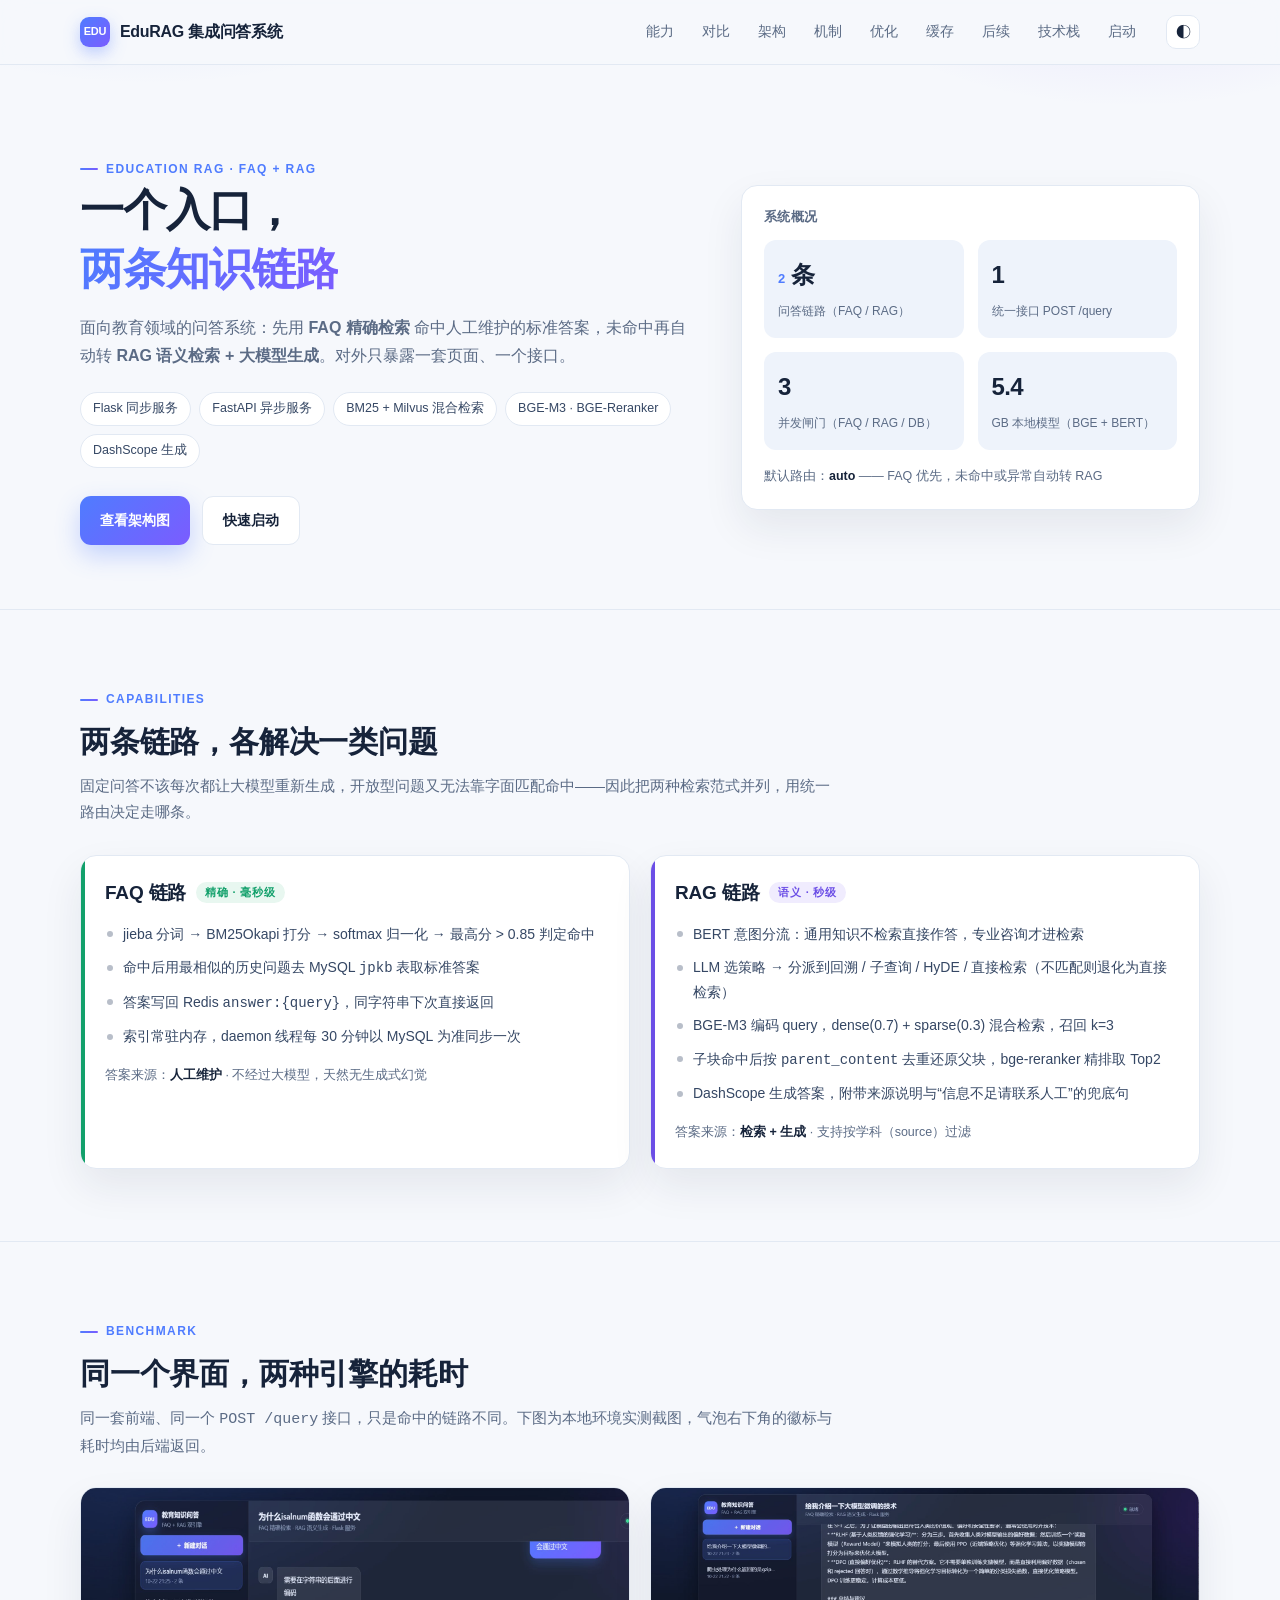
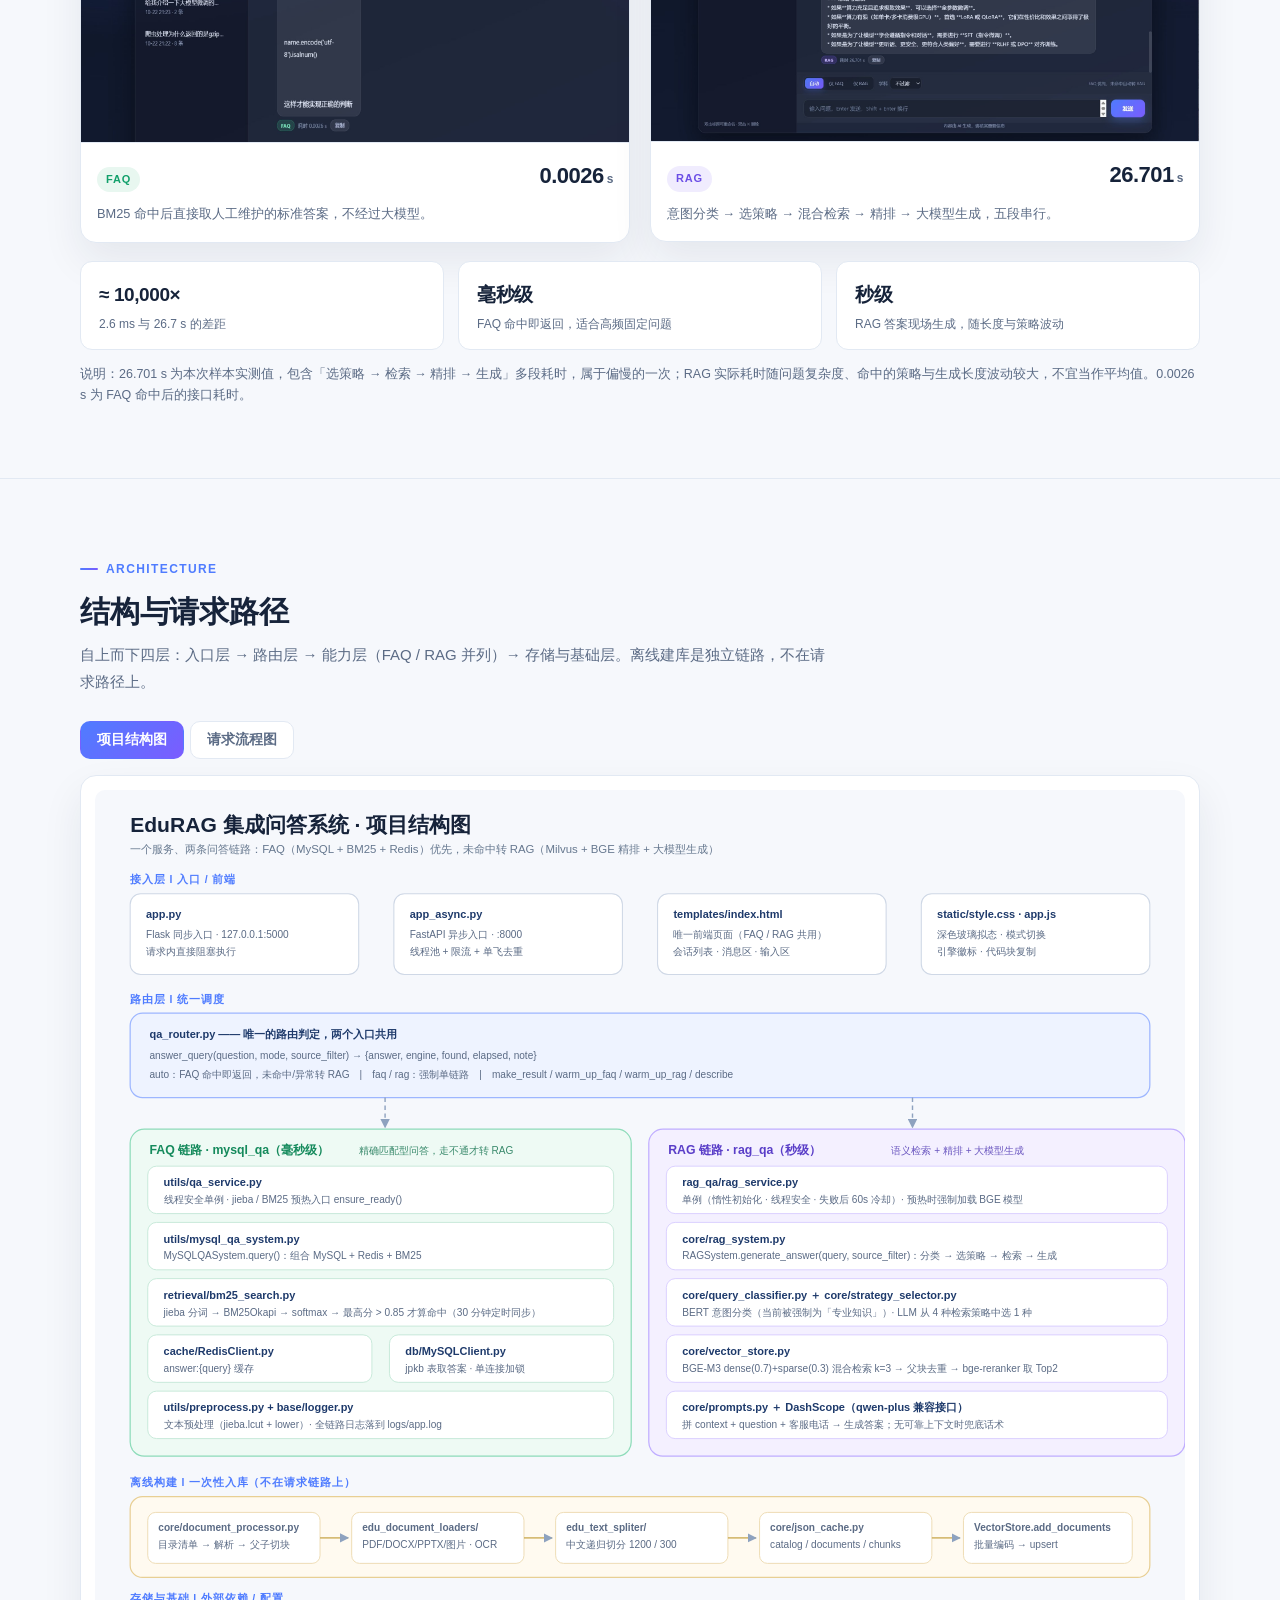
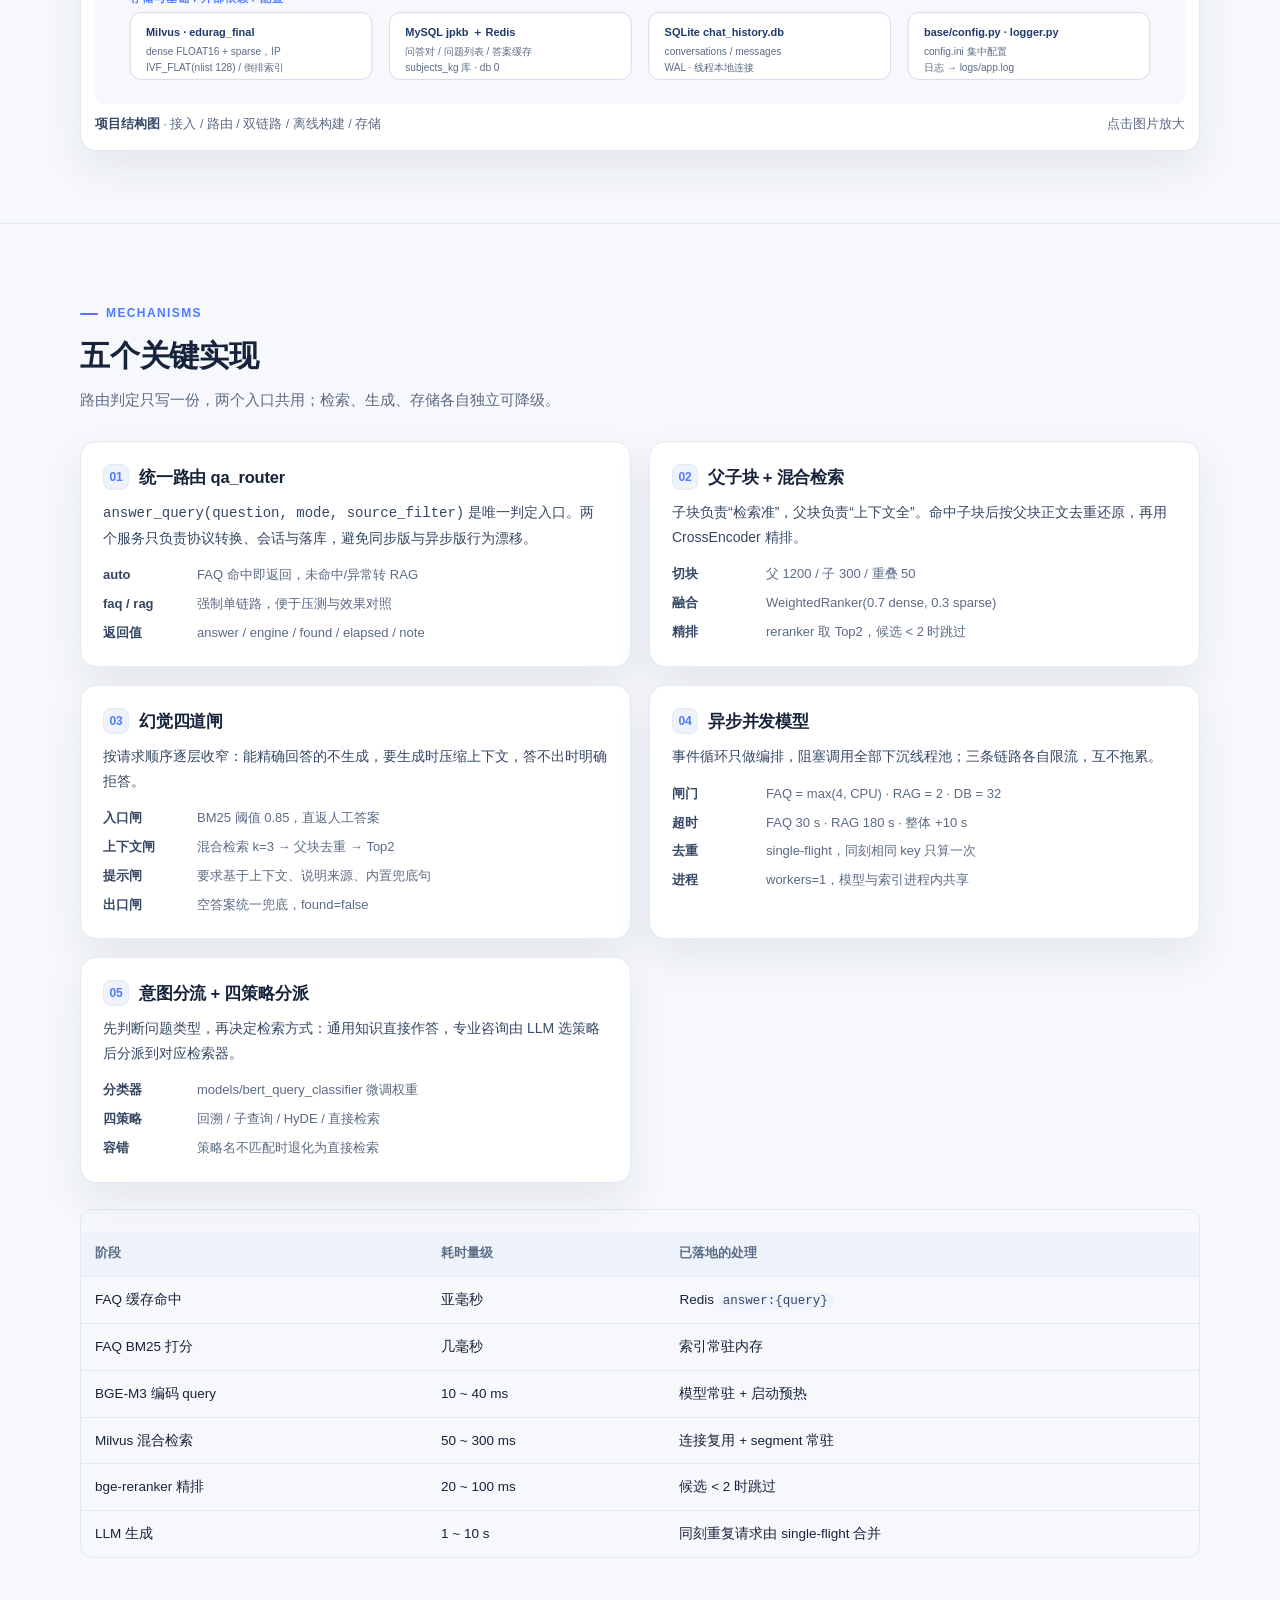
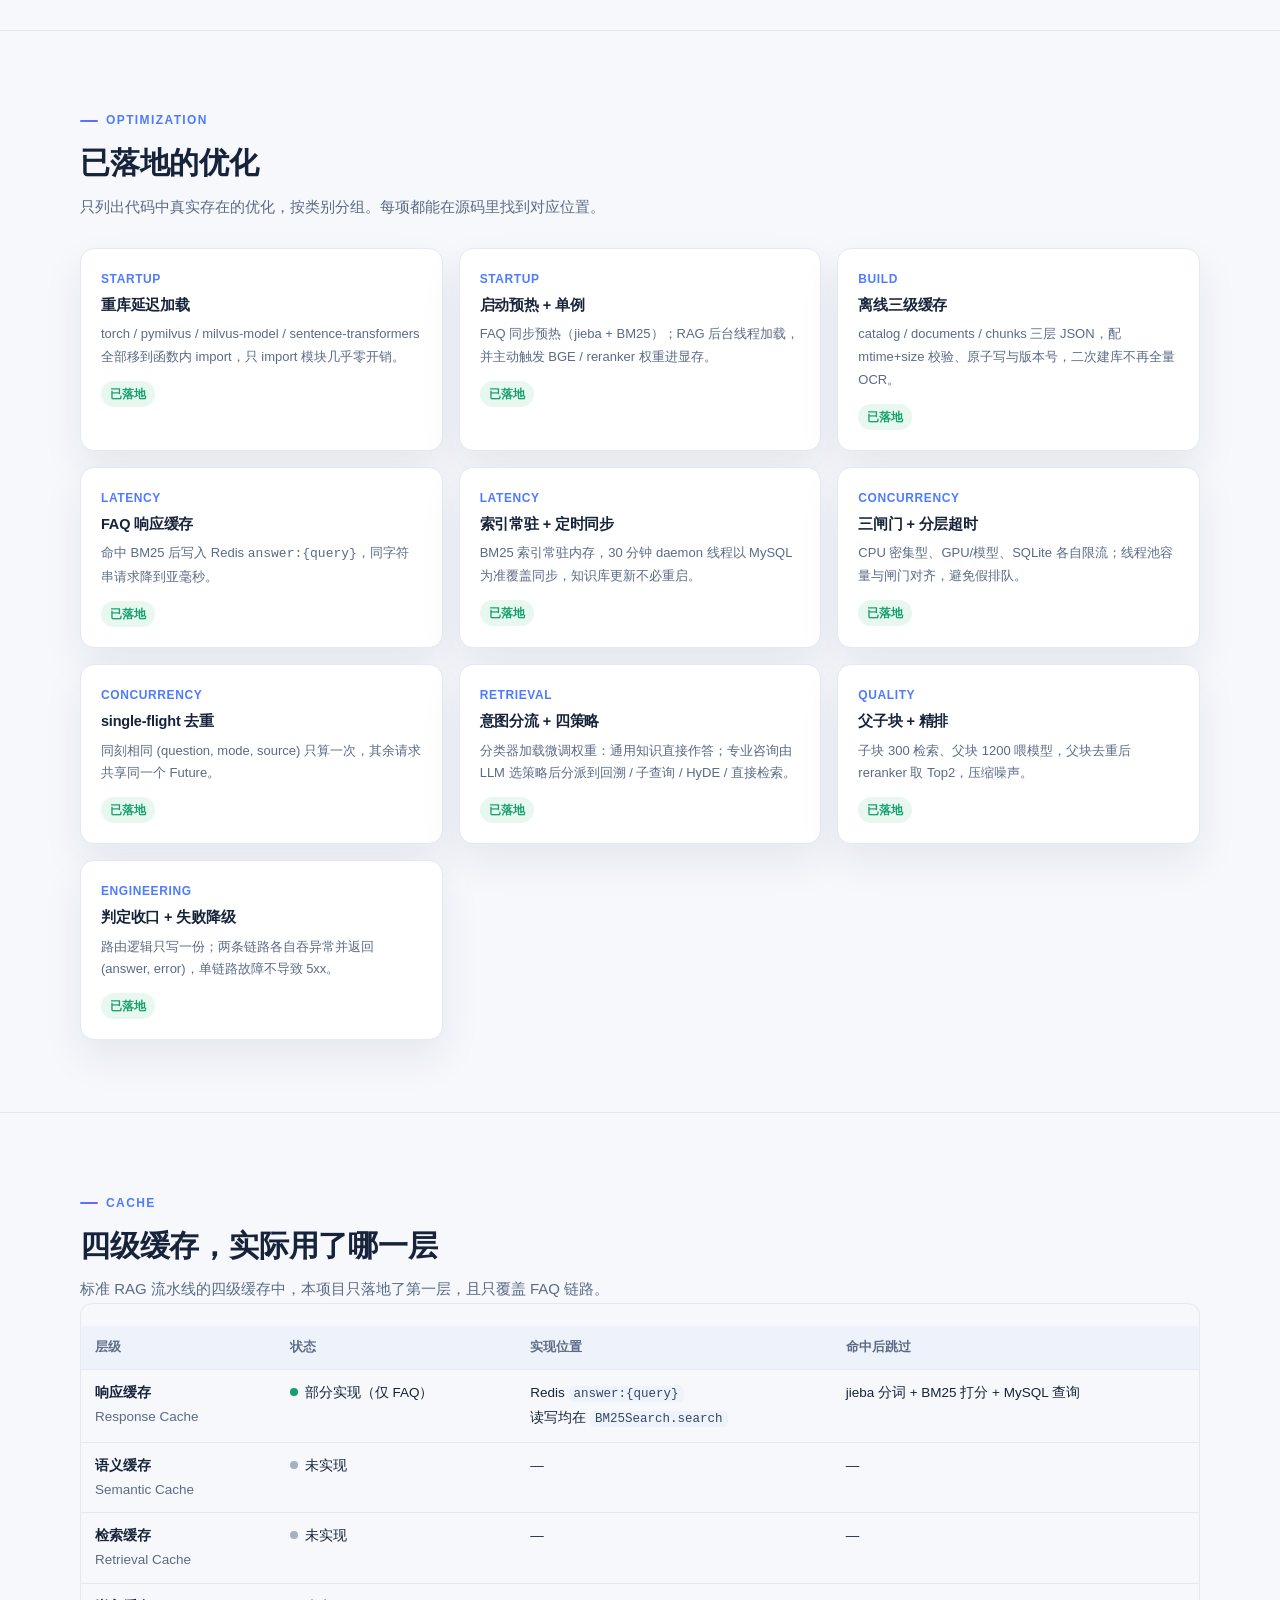
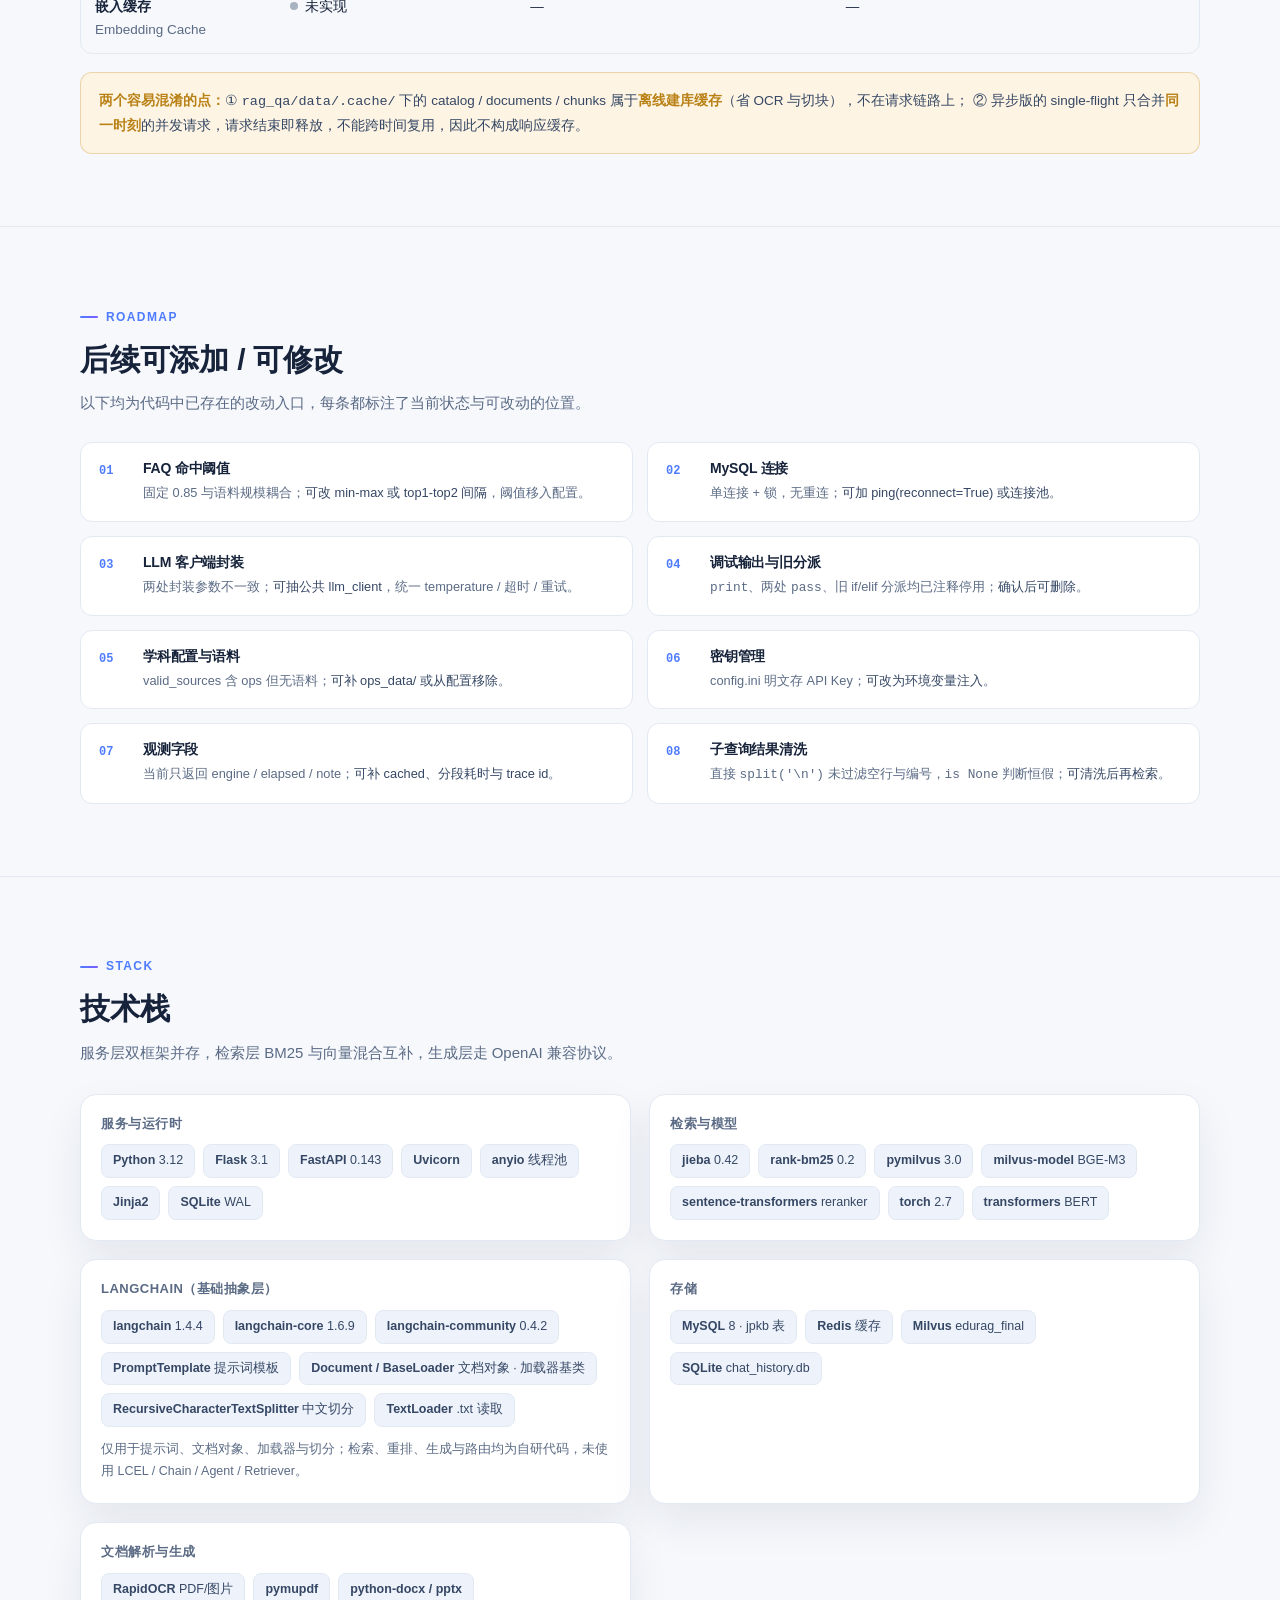
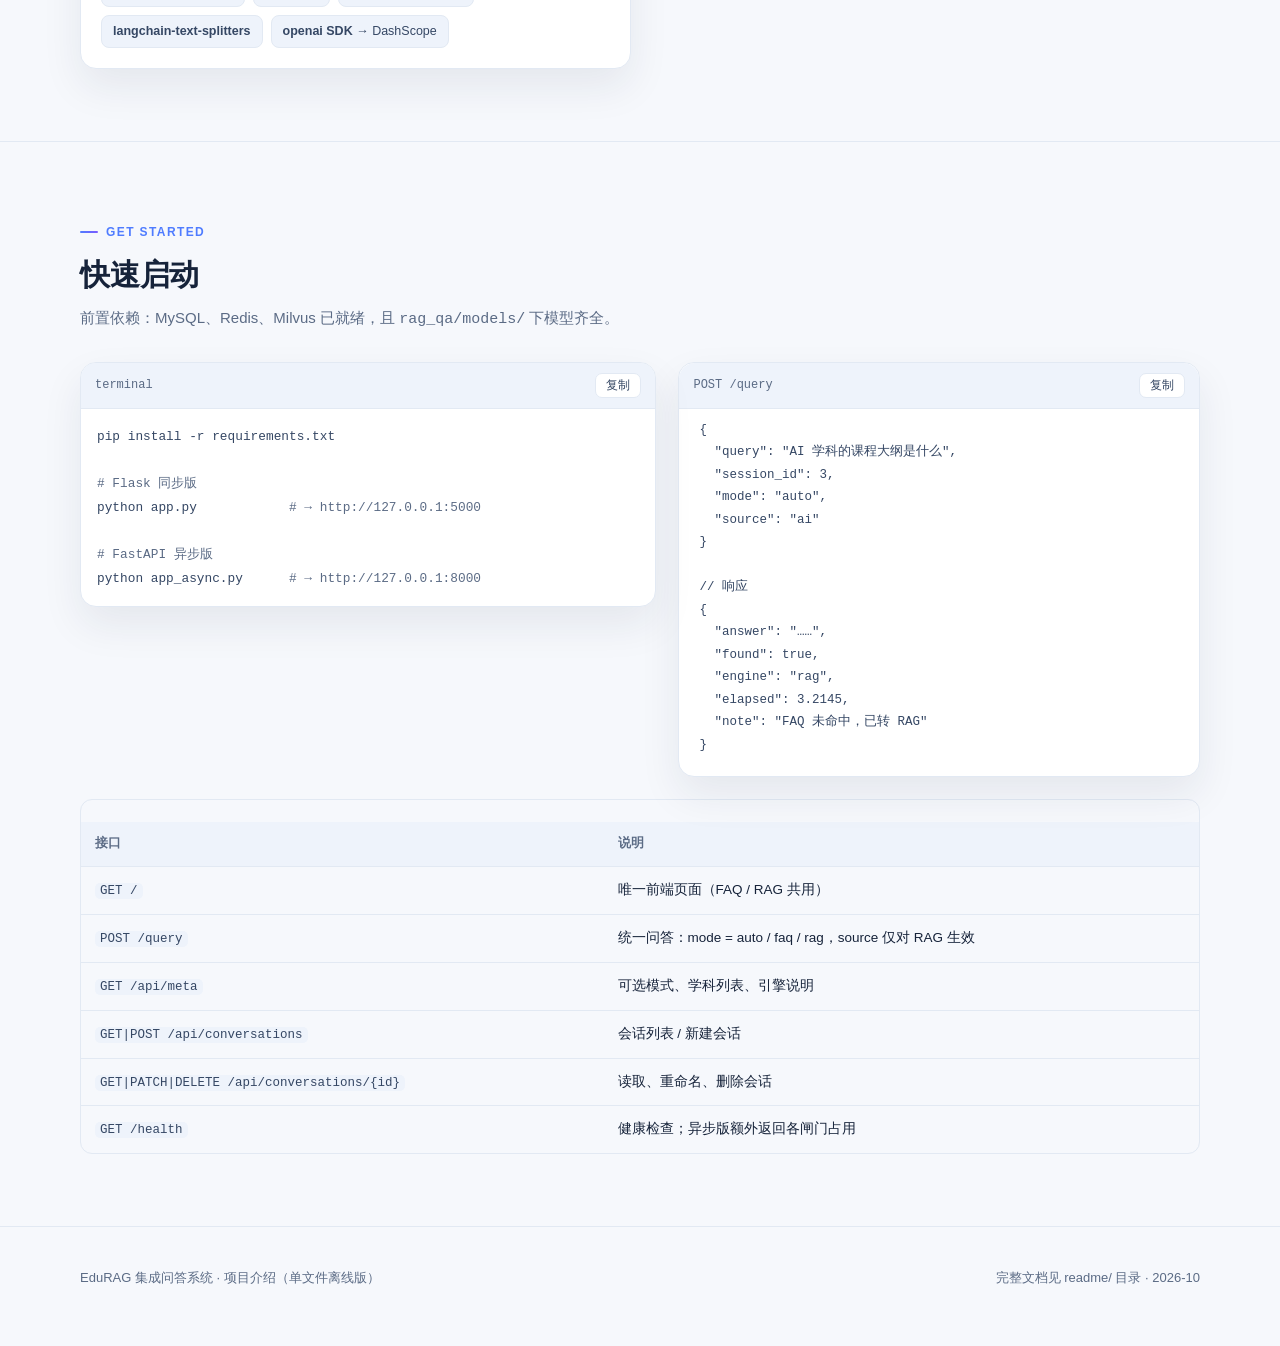
==== commit 133c84c4: "feat(docs): 新增 FAQ 与 RAG 响应耗时对比 - readme/project-intro.html：新增「同一个界面，两种引擎的耗时」区块，   并排展示两张实测截图（base64" ====
--- a/readme/project-intro.html
+++ b/readme/project-intro.html
@@ -316,10 +316,26 @@
   .reveal { opacity: 0; transform: translateY(14px); transition: opacity .5s ease, transform .5s ease; }
   .reveal.in { opacity: 1; transform: none; }
 
+  /* ============ 实测对比 ============ */
+  .bench-grid { display: grid; grid-template-columns: 1fr 1fr; gap: 20px; margin-top: 28px; align-items: start; }
+  .bench-card { margin: 0; padding: 0; overflow: hidden; }
+  .bench-card .shot { width: 100%; height: auto; cursor: zoom-in; border-bottom: 1px solid var(--line); }
+  .bench-card figcaption { padding: 14px 16px 16px; }
+  .bench-head { display: flex; align-items: baseline; justify-content: space-between; gap: 10px; margin-bottom: 8px; }
+  .bench-time { font-size: 22px; font-weight: 800; letter-spacing: -.5px; font-variant-numeric: tabular-nums; }
+  .bench-time em { font-style: normal; font-size: 12px; font-weight: 600; color: var(--muted); margin-left: 3px; }
+  .bench-card p { font-size: 12.8px; color: var(--muted); }
+  .bench-summary { display: grid; grid-template-columns: repeat(3, 1fr); gap: 14px; margin-top: 18px; }
+  .bench-kpi { padding: 16px 18px; border-radius: 12px; background: var(--card); border: 1px solid var(--line); }
+  .bench-kpi b { display: block; font-size: 19px; letter-spacing: -.4px; }
+  .bench-kpi span { display: block; margin-top: 4px; font-size: 12px; line-height: 1.5; color: var(--muted); }
+  .bench-note { margin-top: 14px; font-size: 12.5px; line-height: 1.7; color: var(--muted); }
+
   /* ============ 响应式 ============ */
   @media (max-width: 960px) {
     .hero-grid, .start-grid, .cards, .stack-groups { grid-template-columns: 1fr; }
     .opt-grid { grid-template-columns: repeat(2, 1fr); }
+    .bench-grid { grid-template-columns: 1fr; }
     .lane-grid, .next-grid { grid-template-columns: 1fr; }
     .hero h1 { font-size: 34px; }
     .h2 { font-size: 25px; }
@@ -329,6 +345,7 @@
     .wrap { width: calc(100% - 32px); }
     section { padding: 52px 0; }
     .opt-grid { grid-template-columns: 1fr; }
+    .bench-summary { grid-template-columns: 1fr; }
     .stat-grid { grid-template-columns: 1fr; }
     .hero { padding: 56px 0 44px; }
   }
@@ -349,6 +366,7 @@
     <div class="brand"><span class="brand-mark">EDU</span> EduRAG 集成问答系统</div>
     <nav class="nav" id="nav">
       <a href="#what">能力</a>
+      <a href="#bench">对比</a>
       <a href="#arch">架构</a>
       <a href="#how">机制</a>
       <a href="#perf">优化</a>
@@ -431,6 +449,49 @@
           <div class="metric">答案来源：<b>检索 + 生成</b> · 支持按学科（source）过滤</div>
         </article>
       </div>
+    </div>
+  </section>
+
+  <!-- ================= 实测对比 ================= -->
+  <section id="bench">
+    <div class="wrap">
+      <span class="eyebrow">Benchmark</span>
+      <h2 class="h2">同一个界面，两种引擎的耗时</h2>
+      <p class="lead">同一套前端、同一个 <code>POST /query</code> 接口，只是命中的链路不同。下图为本地环境实测截图，气泡右下角的徽标与耗时均由后端返回。</p>
+
+      <div class="bench-grid">
+        <figure class="card bench-card reveal">
+          <img class="shot" src="[data-uri]" alt="FAQ 链路实测：耗时 0.0026 s" />
+          <figcaption>
+            <div class="bench-head">
+              <span class="tag faq">FAQ</span>
+              <span class="bench-time">0.0026<em>s</em></span>
+            </div>
+            <p>BM25 命中后直接取人工维护的标准答案，不经过大模型。</p>
+          </figcaption>
+        </figure>
+
+        <figure class="card bench-card reveal">
+          <img class="shot" src="[data-uri]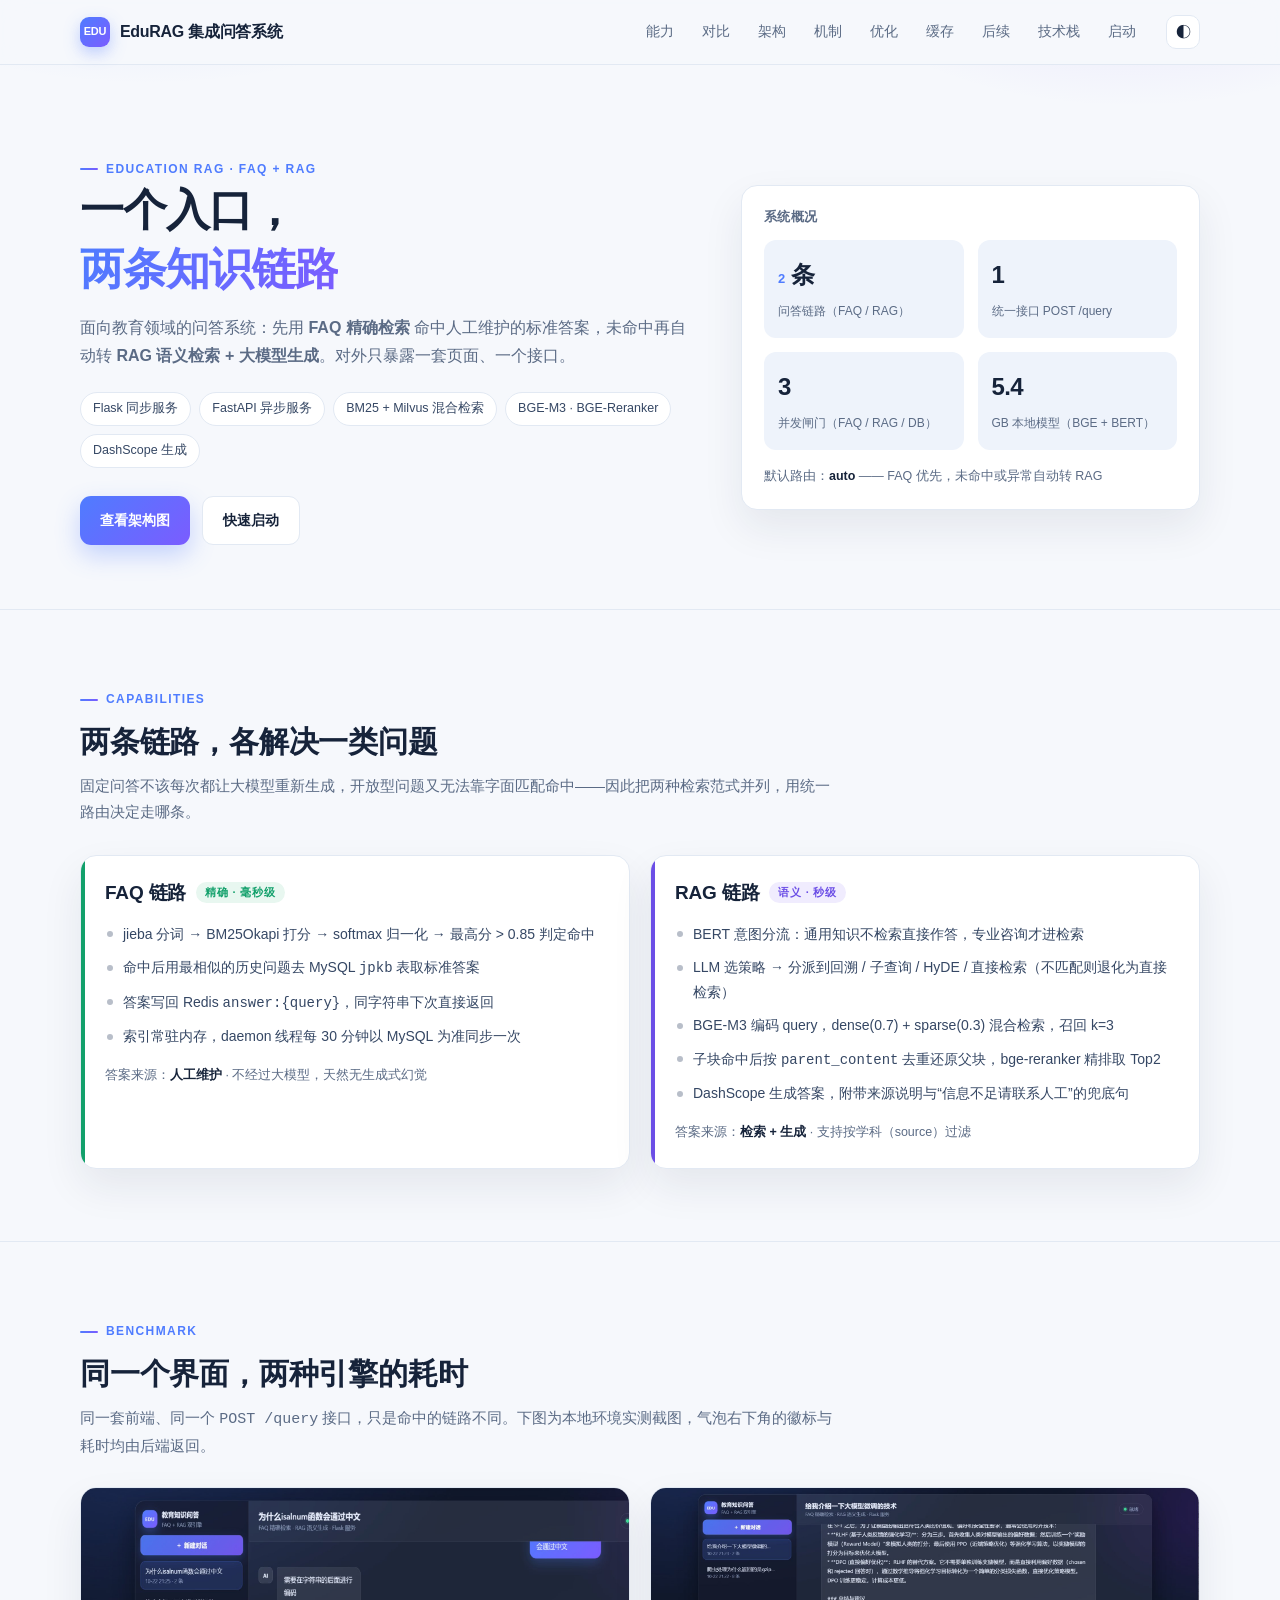
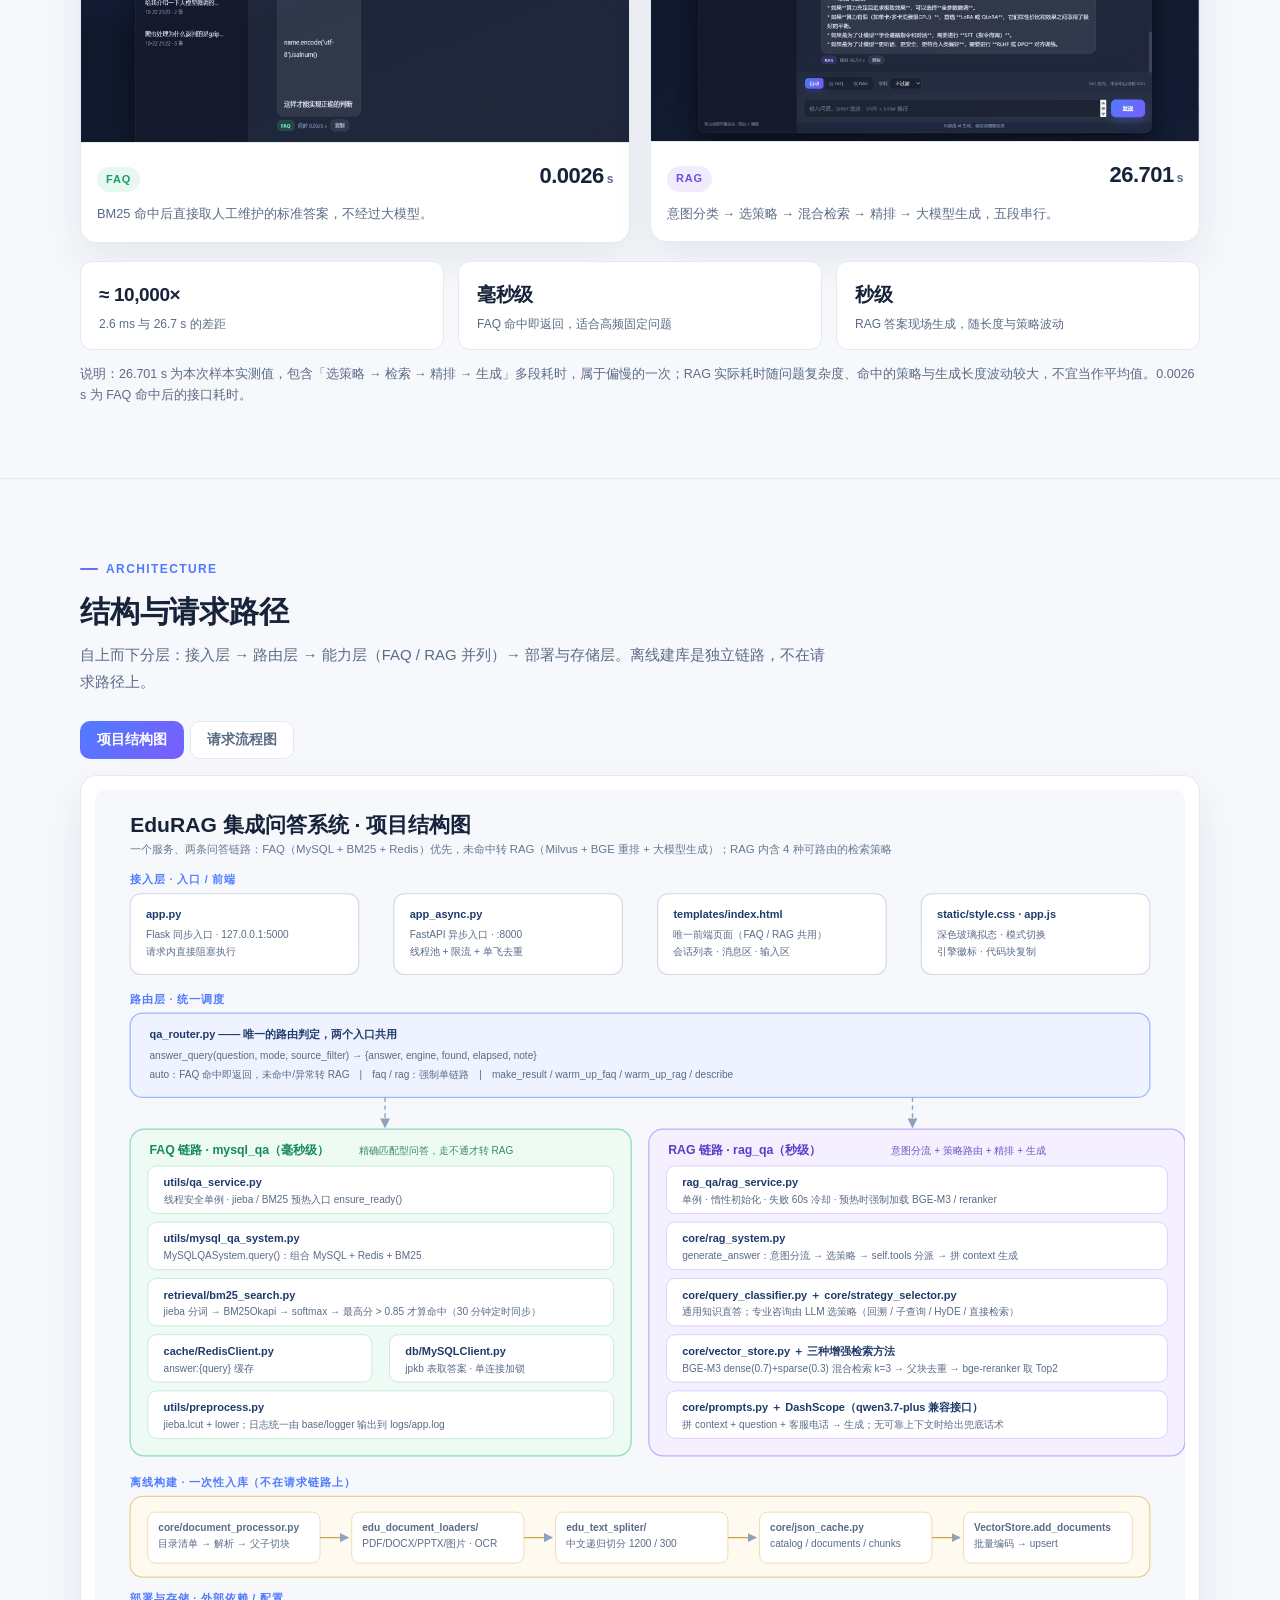
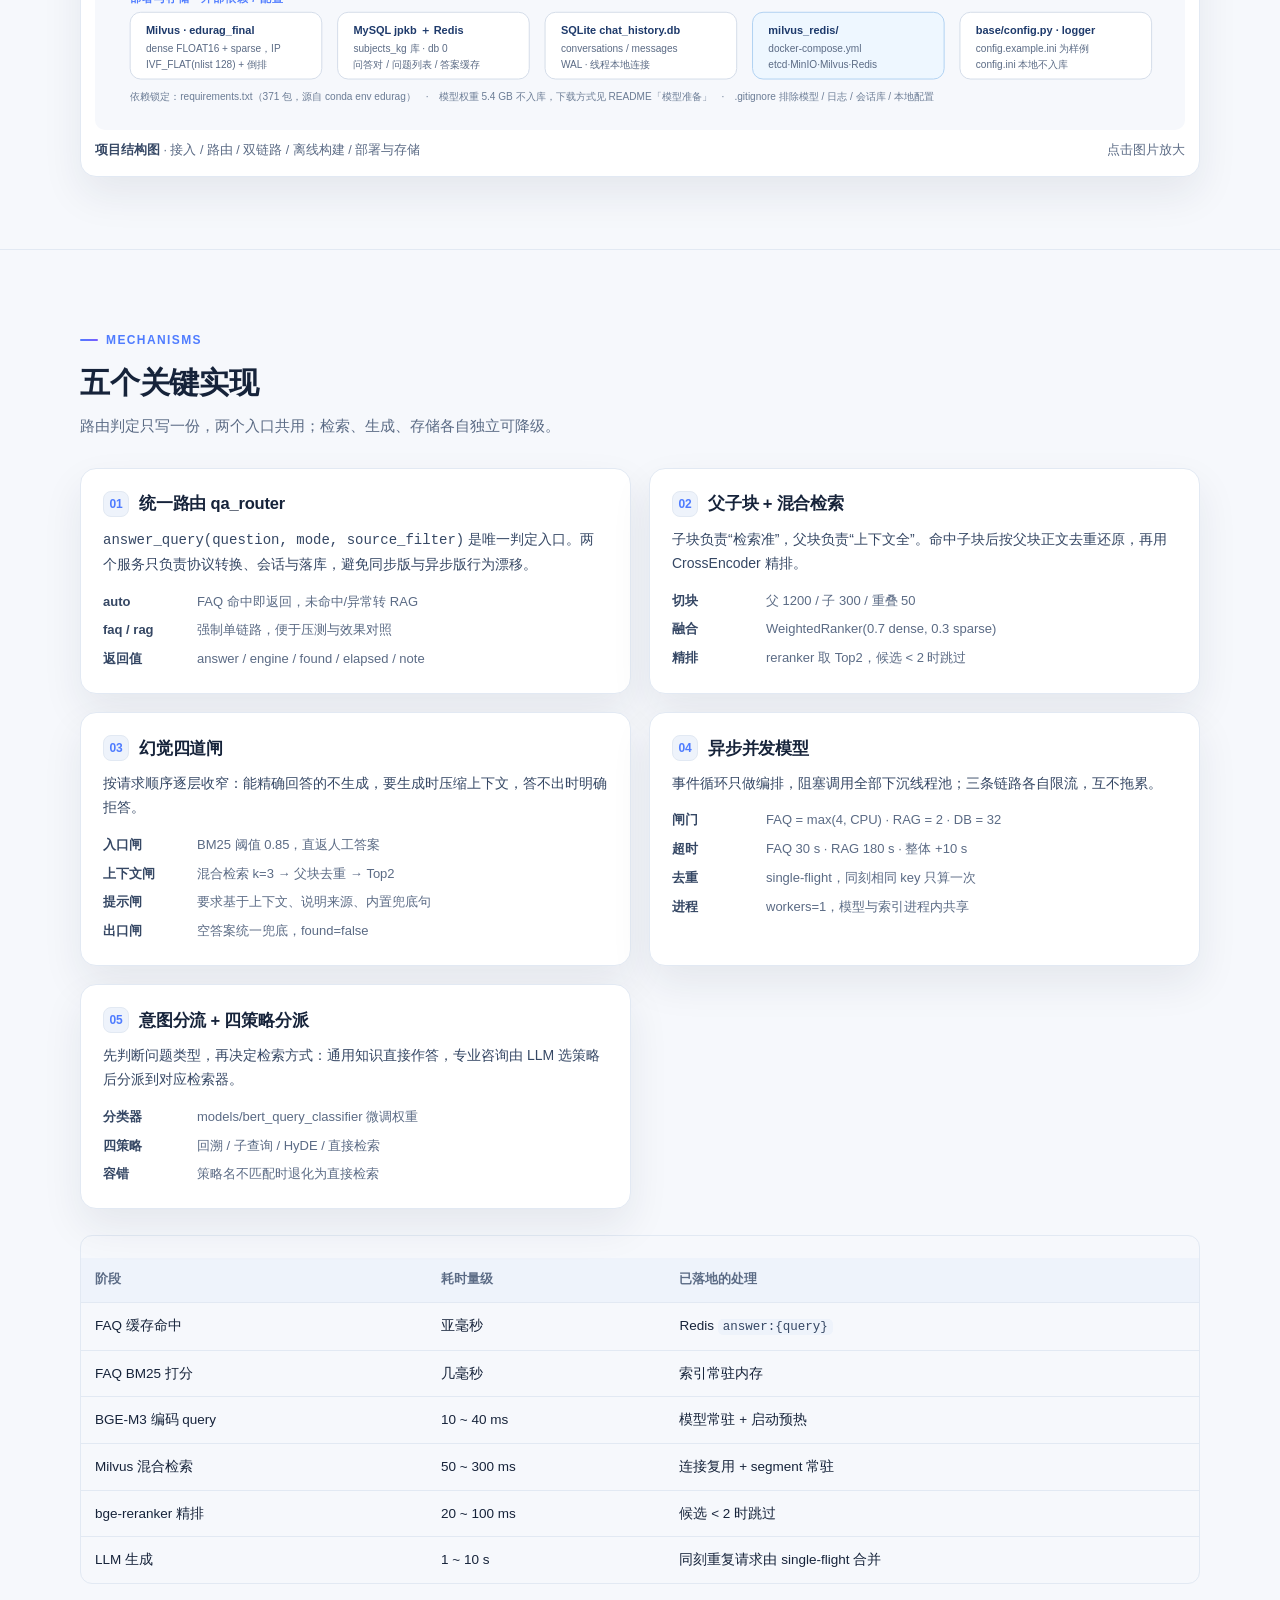
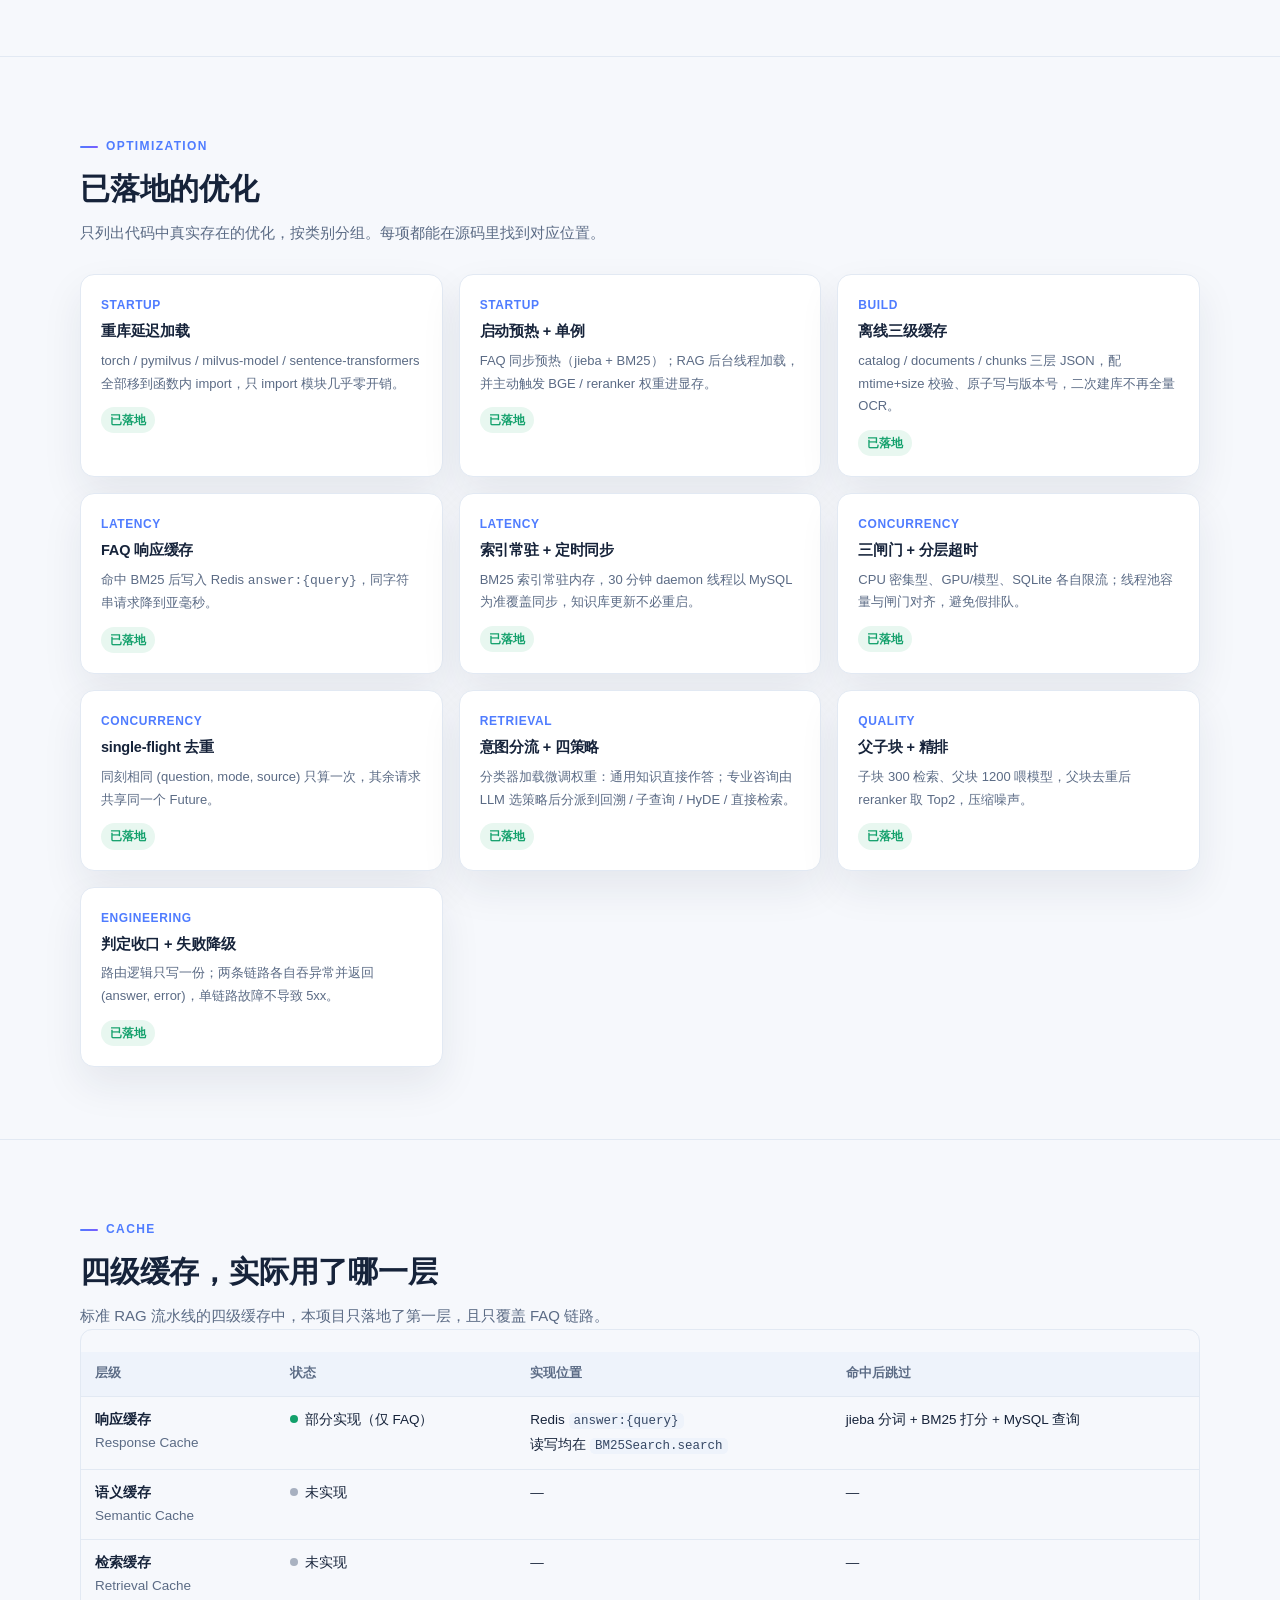
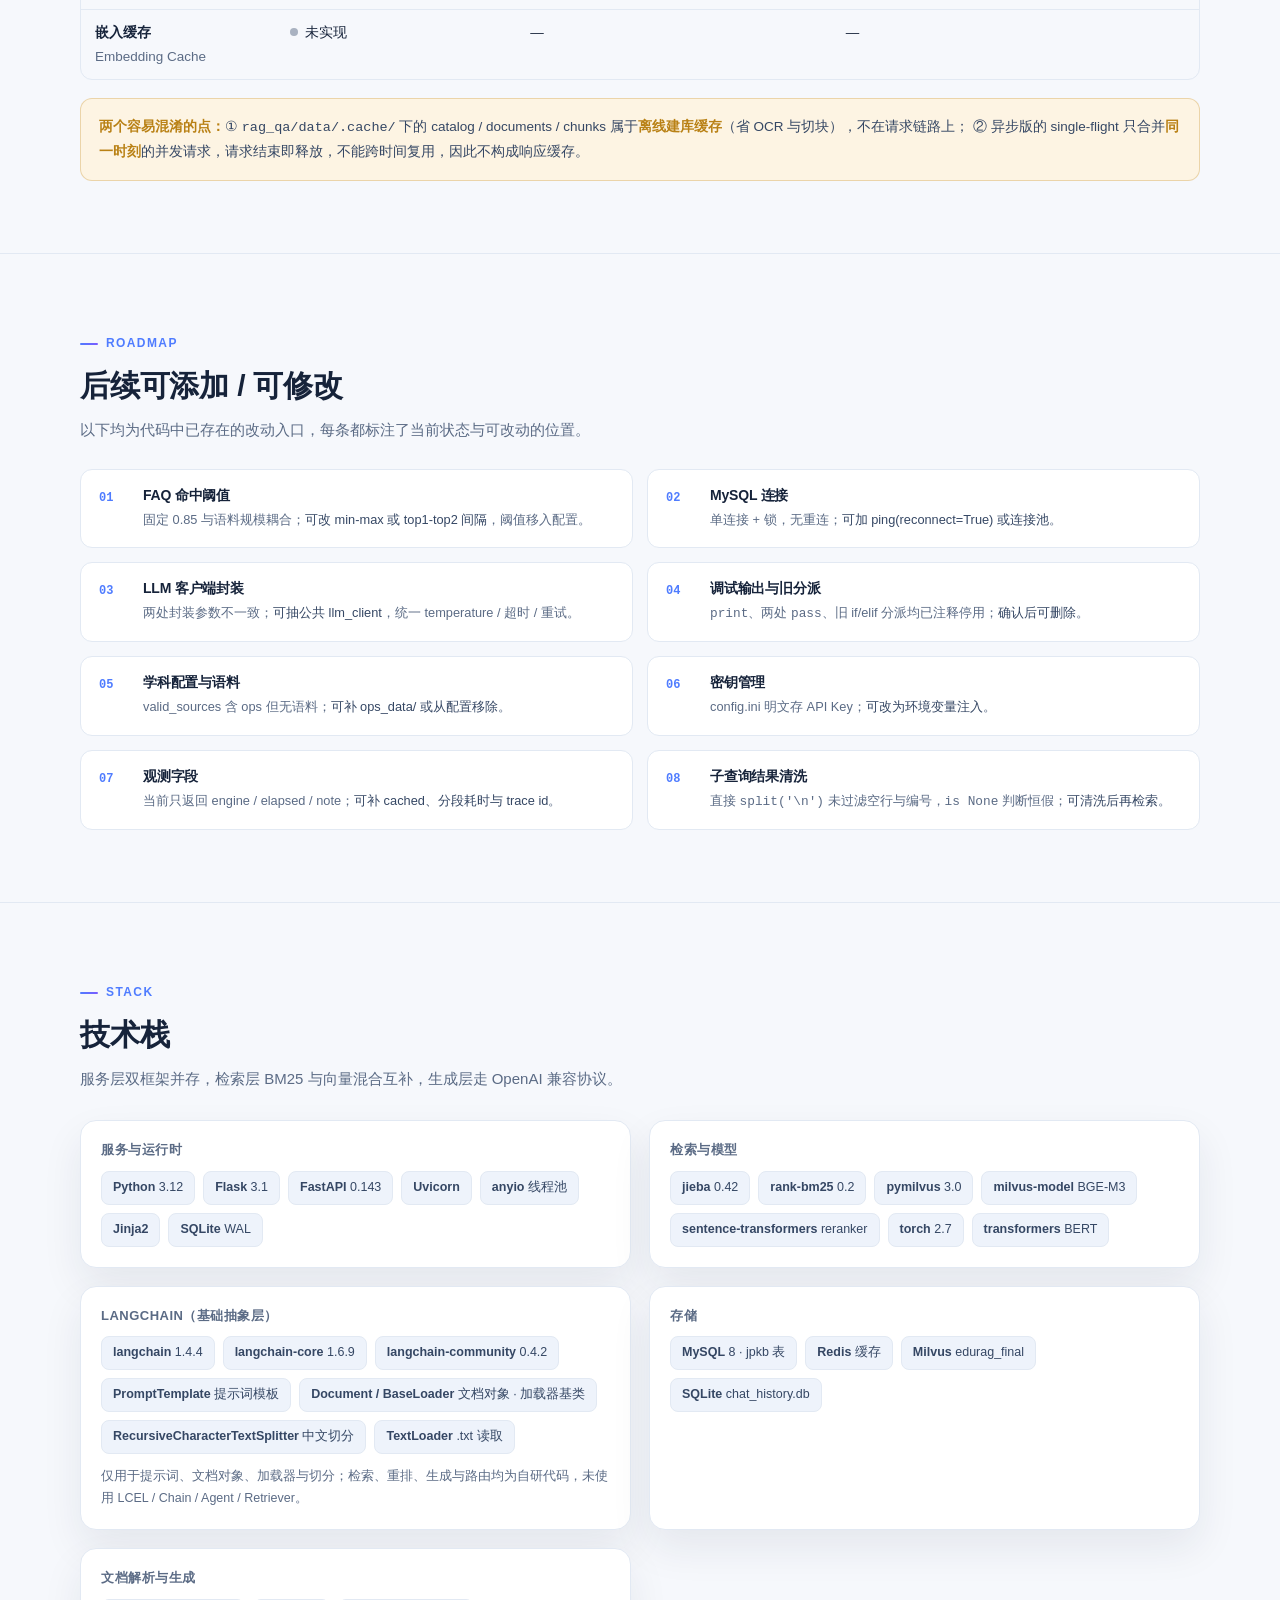
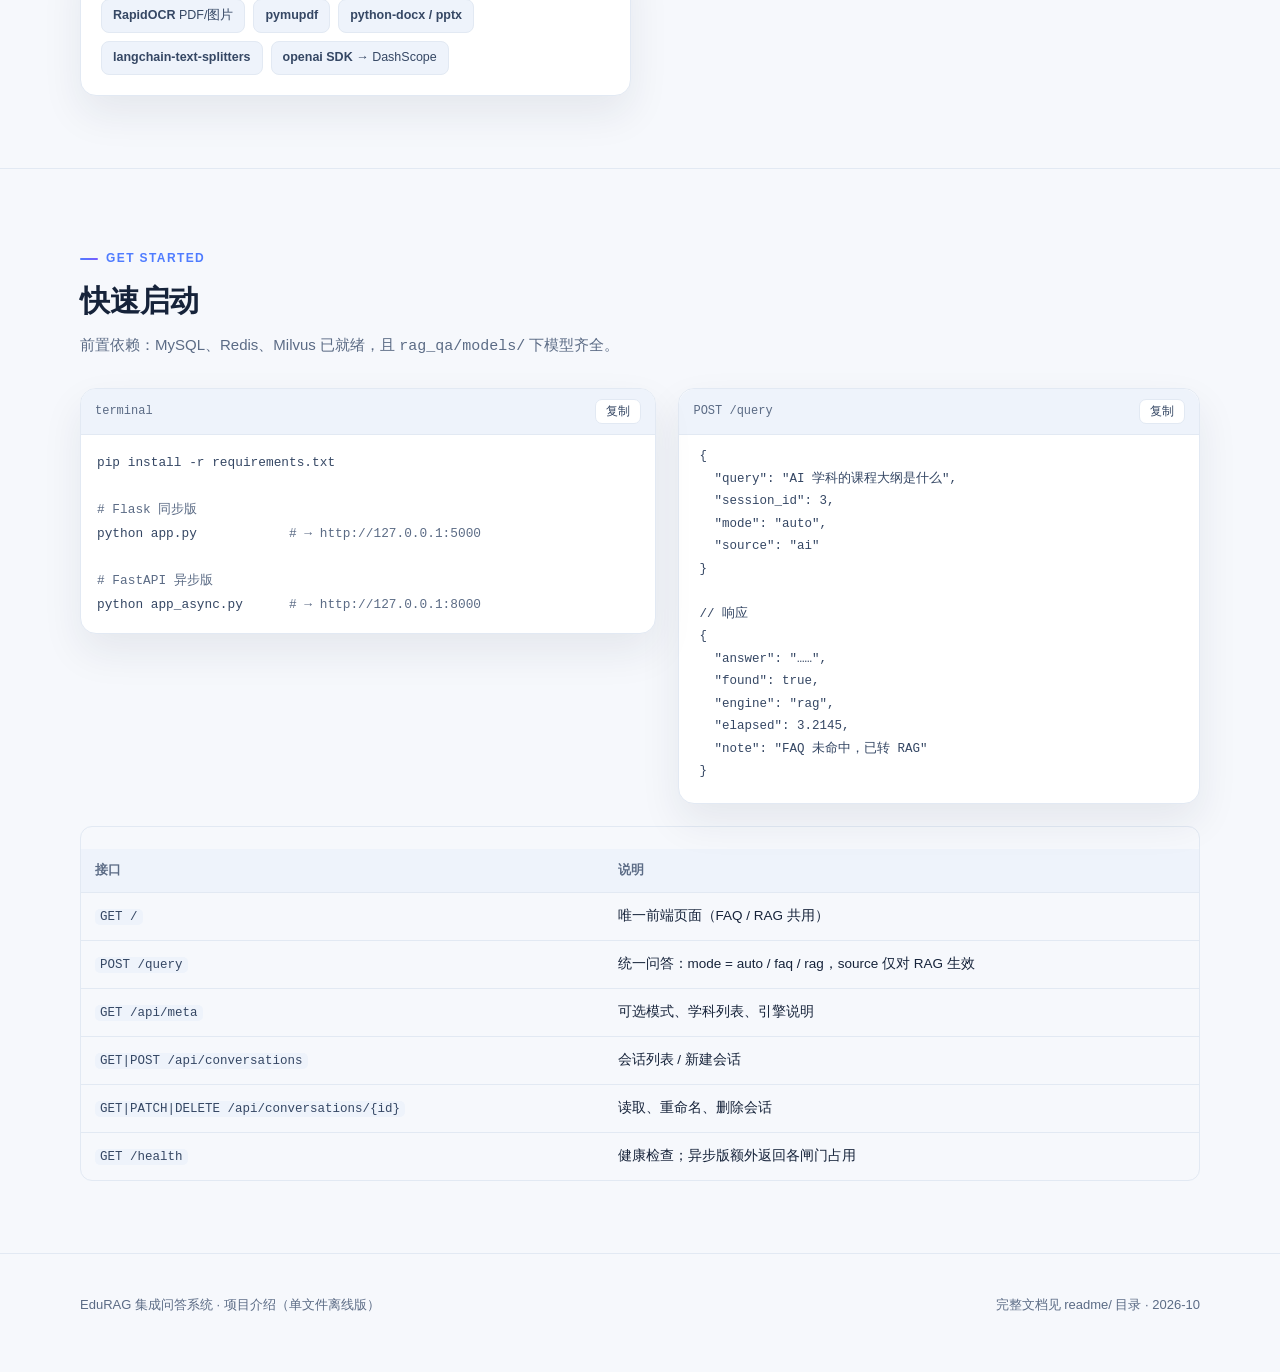
==== commit 429cd349: "docs(diagram): 结构图与流程图按当前代码重绘 结构图：RAG 链路纠正过期描述（意图分流 + 4 策略分派、qwen3.7-plus）， 新增「部署与存储」层（milvus_redis " ====
--- a/readme/project-intro.html
+++ b/readme/project-intro.html
@@ -1,959 +1,959 @@
-<!DOCTYPE html>
-<html lang="zh-CN" data-theme="light">
-<head>
-<meta charset="UTF-8" />
-<meta name="viewport" content="width=device-width, initial-scale=1.0" />
-<title>EduRAG 集成问答系统 · 项目介绍</title>
-<noscript><style>.reveal{opacity:1 !important;transform:none !important}</style></noscript>
-<style>
-  /* ============ 主题变量 ============ */
-  :root {
-    --bg: #f6f8fc;
-    --bg-soft: #eef3fb;
-    --card: #ffffff;
-    --ink: #16233a;
-    --ink-2: #354764;
-    --muted: #5b6b85;
-    --line: #e2e9f3;
-    --brand: #4f7cff;
-    --brand-2: #7b5cff;
-    --faq: #12a06b;
-    --faq-soft: #e8f7f0;
-    --rag: #6b4ee6;
-    --rag-soft: #f0ecfe;
-    --warn: #b98115;
-    --warn-soft: #fdf4e3;
-    --shadow: 0 18px 40px rgba(22, 35, 58, .08);
-    --radius: 16px;
-    --mono: "Consolas", "Monaco", "Courier New", monospace;
-  }
-  html[data-theme="dark"] {
-    --bg: #0e1526;
-    --bg-soft: #131d33;
-    --card: #151f36;
-    --ink: #e8eefc;
-    --ink-2: #c3cfe4;
-    --muted: #93a3c4;
-    --line: #25324d;
-    --brand: #6f92ff;
-    --brand-2: #9b83ff;
-    --faq: #3ddc97;
-    --faq-soft: #12301f;
-    --rag: #a48cff;
-    --rag-soft: #221a3d;
-    --warn: #ffc857;
-    --warn-soft: #33280f;
-    --shadow: 0 18px 40px rgba(0, 0, 0, .38);
-  }
-
-  * { box-sizing: border-box; }
-  html { scroll-behavior: smooth; scroll-padding-top: 84px; }
-  body {
-    margin: 0;
-    font-family: -apple-system, BlinkMacSystemFont, "Segoe UI", "Microsoft YaHei", "PingFang SC", "Hiragino Sans GB", sans-serif;
-    color: var(--ink);
-    background: var(--bg);
-    line-height: 1.75;
-    -webkit-font-smoothing: antialiased;
-  }
-  a { color: inherit; text-decoration: none; }
-  h1, h2, h3, h4 { line-height: 1.35; margin: 0; letter-spacing: -.2px; }
-  p { margin: 0; }
-  code, pre { font-family: var(--mono); }
-  img { max-width: 100%; display: block; }
-
-  .wrap { width: min(1120px, calc(100% - 48px)); margin: 0 auto; }
-
-  /* ============ 顶部导航 ============ */
-  .progress {
-    position: fixed; top: 0; left: 0; height: 3px; width: 0%;
-    background: linear-gradient(90deg, var(--brand), var(--brand-2));
-    z-index: 60; transition: width .1s linear;
-  }
-  .topbar {
-    position: sticky; top: 0; z-index: 50;
-    backdrop-filter: blur(14px);
-    background: var(--bg);
-    background: color-mix(in srgb, var(--bg) 82%, transparent);
-    border-bottom: 1px solid var(--line);
-  }
-  .topbar-inner {
-    display: flex; align-items: center; gap: 18px;
-    height: 64px;
-  }
-  .brand { display: flex; align-items: center; gap: 10px; font-weight: 800; letter-spacing: -.3px; }
-  .brand-mark {
-    width: 30px; height: 30px; border-radius: 9px; flex: 0 0 30px;
-    display: grid; place-items: center; color: #fff; font-size: 11px; font-weight: 800;
-    background: linear-gradient(135deg, var(--brand), var(--brand-2));
-    box-shadow: 0 6px 16px rgba(79, 124, 255, .35);
-  }
-  .nav { display: flex; gap: 4px; margin-left: auto; overflow-x: auto; }
-  .nav a {
-    padding: 7px 12px; border-radius: 999px; font-size: 13.5px; color: var(--muted);
-    white-space: nowrap; transition: .18s;
-  }
-  .nav a:hover { color: var(--ink); background: var(--bg-soft); }
-  .nav a.active { color: var(--ink); background: var(--bg-soft); font-weight: 600; }
-  .icon-btn {
-    width: 34px; height: 34px; flex: 0 0 34px; display: grid; place-items: center;
-    border: 1px solid var(--line); background: var(--card); color: var(--ink);
-    border-radius: 10px; cursor: pointer; font-size: 15px; transition: .18s;
-  }
-  .icon-btn:hover { border-color: var(--brand); color: var(--brand); }
-
-  /* ============ 通用区块 ============ */
-  section { padding: 72px 0; }
-  section + section { border-top: 1px solid var(--line); }
-  .eyebrow {
-    display: inline-flex; align-items: center; gap: 8px;
-    font-size: 12px; font-weight: 700; letter-spacing: 1.4px; text-transform: uppercase;
-    color: var(--brand);
-  }
-  .eyebrow::before {
-    content: ""; width: 18px; height: 2px; border-radius: 2px;
-    background: linear-gradient(90deg, var(--brand), var(--brand-2));
-  }
-  .h2 { font-size: 30px; font-weight: 800; margin: 12px 0 10px; }
-  .lead { color: var(--muted); max-width: 760px; font-size: 15px; }
-
-  .card {
-    background: var(--card); border: 1px solid var(--line);
-    border-radius: var(--radius); box-shadow: var(--shadow);
-  }
-
-  /* ============ Hero ============ */
-  .hero { padding: 86px 0 64px; border-top: none; position: relative; overflow: hidden; }
-  .hero::before {
-    content: ""; position: absolute; inset: -30% -10% auto -10%; height: 460px;
-    background:
-      radial-gradient(520px 260px at 18% 0%, rgba(79,124,255,.16), transparent 70%),
-      radial-gradient(460px 240px at 82% 8%, rgba(123,92,255,.14), transparent 70%);
-    pointer-events: none;
-  }
-  .hero-grid { display: grid; grid-template-columns: 1.15fr .85fr; gap: 40px; align-items: center; position: relative; }
-  .hero h1 { font-size: 44px; font-weight: 800; letter-spacing: -1px; }
-  .hero h1 span {
-    background: linear-gradient(120deg, var(--brand), var(--brand-2));
-    -webkit-background-clip: text; background-clip: text; color: transparent;
-  }
-  .hero p.lead { margin-top: 16px; font-size: 16px; }
-  .pills { display: flex; flex-wrap: wrap; gap: 8px; margin-top: 22px; }
-  .pill {
-    font-size: 12.5px; padding: 5px 12px; border-radius: 999px;
-    border: 1px solid var(--line); color: var(--ink-2); background: var(--card);
-  }
-  .cta { display: flex; flex-wrap: wrap; gap: 12px; margin-top: 28px; }
-  .btn {
-    display: inline-flex; align-items: center; gap: 8px;
-    padding: 11px 20px; border-radius: 11px; font-size: 14px; font-weight: 600;
-    border: 1px solid var(--line); background: var(--card); color: var(--ink);
-    cursor: pointer; transition: .18s;
-  }
-  .btn:hover { transform: translateY(-1px); border-color: var(--brand); color: var(--brand); }
-  .btn.primary {
-    color: #fff; border: none;
-    background: linear-gradient(135deg, var(--brand), var(--brand-2));
-    box-shadow: 0 10px 24px rgba(79, 124, 255, .3);
-  }
-  .btn.primary:hover { color: #fff; box-shadow: 0 14px 30px rgba(79, 124, 255, .38); }
-
-  .hero-panel { padding: 22px; }
-  .hero-panel h4 { font-size: 13px; color: var(--muted); font-weight: 600; letter-spacing: .4px; }
-  .stat-grid { display: grid; grid-template-columns: 1fr 1fr; gap: 14px; margin-top: 14px; }
-  .stat { padding: 14px; border-radius: 12px; background: var(--bg-soft); }
-  .stat b { display: block; font-size: 24px; letter-spacing: -.6px; }
-  .stat span { font-size: 12px; color: var(--muted); }
-  .stat em { font-style: normal; font-size: 13px; font-weight: 700; color: var(--brand); }
-
-  /* ============ 两条链路 ============ */
-  .lane-grid { display: grid; grid-template-columns: 1fr 1fr; gap: 20px; margin-top: 30px; }
-  .lane { padding: 24px; position: relative; overflow: hidden; }
-  .lane::after {
-    content: ""; position: absolute; left: 0; top: 0; bottom: 0; width: 4px;
-  }
-  .lane.faq::after { background: var(--faq); }
-  .lane.rag::after { background: var(--rag); }
-  .lane h3 { font-size: 19px; display: flex; align-items: center; gap: 10px; }
-  .tag {
-    font-size: 11px; font-weight: 700; letter-spacing: .8px; padding: 3px 9px;
-    border-radius: 999px;
-  }
-  .tag.faq { color: var(--faq); background: var(--faq-soft); }
-  .tag.rag { color: var(--rag); background: var(--rag-soft); }
-  .lane ul { margin: 16px 0 0; padding-left: 0; list-style: none; }
-  .lane li { position: relative; padding-left: 18px; margin: 9px 0; font-size: 14px; color: var(--ink-2); }
-  .lane li::before {
-    content: ""; position: absolute; left: 2px; top: .68em;
-    width: 6px; height: 6px; border-radius: 50%; background: currentColor; opacity: .35;
-  }
-  .lane .metric { margin-top: 16px; font-size: 12.5px; color: var(--muted); }
-  .lane .metric b { color: var(--ink); }
-
-  /* ============ 图表 Tabs ============ */
-  .tabs { display: flex; gap: 6px; margin: 26px 0 16px; flex-wrap: wrap; }
-  .tab {
-    padding: 9px 16px; border-radius: 10px; font-size: 13.5px; font-weight: 600;
-    border: 1px solid var(--line); background: var(--card); color: var(--muted); cursor: pointer;
-  }
-  .tab.active {
-    color: #fff; border-color: transparent;
-    background: linear-gradient(135deg, var(--brand), var(--brand-2));
-  }
-  .figure { padding: 14px; }
-  .figure img { border-radius: 10px; cursor: zoom-in; background: #fff; }
-  .figcap { display: flex; justify-content: space-between; gap: 12px; margin-top: 10px; font-size: 12.5px; color: var(--muted); }
-  .figcap b { color: var(--ink-2); font-weight: 600; }
-
-  /* ============ 机制卡片 ============ */
-  .cards { display: grid; grid-template-columns: repeat(2, 1fr); gap: 18px; margin-top: 28px; }
-  .mech { padding: 22px; }
-  .mech h3 { font-size: 16.5px; display: flex; align-items: center; gap: 10px; }
-  .num {
-    width: 26px; height: 26px; flex: 0 0 26px; border-radius: 8px; display: grid; place-items: center;
-    font-size: 12px; font-weight: 800; color: var(--brand); background: var(--bg-soft);
-    border: 1px solid var(--line);
-  }
-  .mech p { margin-top: 10px; font-size: 14px; color: var(--ink-2); }
-  .kv { margin-top: 14px; display: grid; gap: 6px; font-size: 13px; color: var(--muted); }
-  .kv div { display: flex; gap: 8px; }
-  .kv span:first-child { min-width: 86px; color: var(--ink-2); font-weight: 600; }
-
-  /* ============ 参数表 ============ */
-  table.data { width: 100%; border-collapse: collapse; font-size: 13.5px; margin-top: 22px; }
-  .table-wrap { overflow-x: auto; border: 1px solid var(--line); border-radius: 12px; }
-  table.data th, table.data td { padding: 11px 14px; text-align: left; border-bottom: 1px solid var(--line); vertical-align: top; }
-  table.data th { background: var(--bg-soft); font-size: 12.5px; color: var(--muted); font-weight: 700; white-space: nowrap; }
-  table.data tr:last-child td { border-bottom: none; }
-  table.data code { font-size: 12.5px; padding: 1px 5px; border-radius: 5px; background: var(--bg-soft); color: var(--ink-2); }
-
-  /* ============ 优化网格 ============ */
-  .opt-grid { display: grid; grid-template-columns: repeat(3, 1fr); gap: 16px; margin-top: 28px; }
-  .opt {
-    padding: 20px; border-radius: 14px; background: var(--card);
-    border: 1px solid var(--line); box-shadow: var(--shadow); transition: .2s;
-  }
-  .opt:hover { transform: translateY(-3px); border-color: color-mix(in srgb, var(--brand) 40%, var(--line)); }
-  .opt h4 { font-size: 14.5px; }
-  .opt .k { display: block; font-size: 12px; color: var(--brand); font-weight: 700; margin-bottom: 6px; letter-spacing: .6px; }
-  .opt p { font-size: 13px; color: var(--muted); margin-top: 8px; }
-  .opt .badge {
-    display: inline-block; margin-top: 12px; font-size: 11.5px; font-weight: 700;
-    color: var(--faq); background: var(--faq-soft); padding: 3px 9px; border-radius: 999px;
-  }
-
-  /* ============ 缓存对照 ============ */
-  .dot { display: inline-block; width: 8px; height: 8px; border-radius: 50%; margin-right: 7px; vertical-align: 1px; }
-  .on { background: var(--faq); }
-  .off { background: var(--muted); opacity: .5; }
-  .note {
-    margin-top: 18px; padding: 16px 18px; border-radius: 12px; font-size: 13.5px;
-    background: var(--warn-soft); color: var(--ink-2); border: 1px solid color-mix(in srgb, var(--warn) 28%, transparent);
-  }
-  .note b { color: var(--warn); }
-
-  /* ============ 后续可改 ============ */
-  .next-grid { display: grid; grid-template-columns: repeat(2, 1fr); gap: 14px; margin-top: 26px; }
-  .next {
-    display: flex; gap: 14px; padding: 16px 18px; border-radius: 12px;
-    background: var(--card); border: 1px solid var(--line);
-  }
-  .next .idx {
-    font-family: var(--mono); font-size: 12px; font-weight: 700; color: var(--brand);
-    min-width: 30px; padding-top: 2px;
-  }
-  .next h4 { font-size: 14px; }
-  .next p { font-size: 12.8px; color: var(--muted); margin-top: 4px; }
-  .next em { font-style: normal; color: var(--ink-2); }
-
-  /* ============ 技术栈 ============ */
-  .stack-groups { display: grid; grid-template-columns: repeat(2, 1fr); gap: 18px; margin-top: 28px; }
-  .stack { padding: 20px; }
-  .stack h4 { font-size: 13px; color: var(--muted); letter-spacing: .5px; text-transform: uppercase; }
-  .chips { display: flex; flex-wrap: wrap; gap: 8px; margin-top: 12px; }
-  .chip {
-    font-size: 12.5px; padding: 5px 11px; border-radius: 8px;
-    border: 1px solid var(--line); color: var(--ink-2); background: var(--bg-soft);
-  }
-  .chip b { font-weight: 700; }
-
-  /* ============ 快速开始 ============ */
-  .start-grid { display: grid; grid-template-columns: 1.05fr .95fr; gap: 22px; margin-top: 28px; align-items: start; }
-  .code-card { position: relative; overflow: hidden; }
-  .code-head {
-    display: flex; align-items: center; justify-content: space-between;
-    padding: 10px 14px; border-bottom: 1px solid var(--line); background: var(--bg-soft);
-    font-size: 12px; color: var(--muted); font-family: var(--mono);
-  }
-  .copy {
-    border: 1px solid var(--line); background: var(--card); color: var(--ink-2);
-    font-size: 11.5px; padding: 4px 10px; border-radius: 7px; cursor: pointer; font-family: inherit;
-  }
-  .copy:hover { border-color: var(--brand); color: var(--brand); }
-  .code-card pre {
-    margin: 0; padding: 16px; overflow-x: auto; font-size: 12.8px; line-height: 1.85;
-    color: var(--ink-2); background: transparent;
-  }
-  .code-card pre .c { color: var(--muted); }
-  .code-card pre .k { color: var(--brand); font-weight: 600; }
-  .api { padding: 20px; }
-  .api pre { margin: 10px 0 0; font-size: 12.5px; line-height: 1.8; color: var(--ink-2); overflow-x: auto; }
-
-  /* ============ 页脚 ============ */
-  footer { padding: 40px 0 56px; border-top: 1px solid var(--line); color: var(--muted); font-size: 13px; }
-  footer .wrap { display: flex; flex-wrap: wrap; gap: 12px; justify-content: space-between; align-items: center; }
-
-  /* ============ 灯箱 ============ */
-  .lightbox {
-    position: fixed; inset: 0; z-index: 100; display: none;
-    background: rgba(8, 14, 26, .88); padding: 30px; cursor: zoom-out;
-    align-items: center; justify-content: center;
-  }
-  .lightbox.open { display: flex; }
-  .lightbox img { max-width: 100%; max-height: 92vh; border-radius: 10px; background: #fff; }
-
-  /* ============ 滚动显现 ============ */
-  .reveal { opacity: 0; transform: translateY(14px); transition: opacity .5s ease, transform .5s ease; }
-  .reveal.in { opacity: 1; transform: none; }
-
-  /* ============ 实测对比 ============ */
-  .bench-grid { display: grid; grid-template-columns: 1fr 1fr; gap: 20px; margin-top: 28px; align-items: start; }
-  .bench-card { margin: 0; padding: 0; overflow: hidden; }
-  .bench-card .shot { width: 100%; height: auto; cursor: zoom-in; border-bottom: 1px solid var(--line); }
-  .bench-card figcaption { padding: 14px 16px 16px; }
-  .bench-head { display: flex; align-items: baseline; justify-content: space-between; gap: 10px; margin-bottom: 8px; }
-  .bench-time { font-size: 22px; font-weight: 800; letter-spacing: -.5px; font-variant-numeric: tabular-nums; }
-  .bench-time em { font-style: normal; font-size: 12px; font-weight: 600; color: var(--muted); margin-left: 3px; }
-  .bench-card p { font-size: 12.8px; color: var(--muted); }
-  .bench-summary { display: grid; grid-template-columns: repeat(3, 1fr); gap: 14px; margin-top: 18px; }
-  .bench-kpi { padding: 16px 18px; border-radius: 12px; background: var(--card); border: 1px solid var(--line); }
-  .bench-kpi b { display: block; font-size: 19px; letter-spacing: -.4px; }
-  .bench-kpi span { display: block; margin-top: 4px; font-size: 12px; line-height: 1.5; color: var(--muted); }
-  .bench-note { margin-top: 14px; font-size: 12.5px; line-height: 1.7; color: var(--muted); }
-
-  /* ============ 响应式 ============ */
-  @media (max-width: 960px) {
-    .hero-grid, .start-grid, .cards, .stack-groups { grid-template-columns: 1fr; }
-    .opt-grid { grid-template-columns: repeat(2, 1fr); }
-    .bench-grid { grid-template-columns: 1fr; }
-    .lane-grid, .next-grid { grid-template-columns: 1fr; }
-    .hero h1 { font-size: 34px; }
-    .h2 { font-size: 25px; }
-    .nav { display: none; }
-  }
-  @media (max-width: 620px) {
-    .wrap { width: calc(100% - 32px); }
-    section { padding: 52px 0; }
-    .opt-grid { grid-template-columns: 1fr; }
-    .bench-summary { grid-template-columns: 1fr; }
-    .stat-grid { grid-template-columns: 1fr; }
-    .hero { padding: 56px 0 44px; }
-  }
-  @media print {
-    .topbar, .progress, .cta, .tabs, .copy, footer { display: none !important; }
-    body { background: #fff; }
-    section { page-break-inside: avoid; }
-  }
-</style>
-</head>
-<body>
-
-<div class="progress" id="progress"></div>
-
-<!-- ================= 顶栏 ================= -->
-<header class="topbar">
-  <div class="wrap topbar-inner">
-    <div class="brand"><span class="brand-mark">EDU</span> EduRAG 集成问答系统</div>
-    <nav class="nav" id="nav">
-      <a href="#what">能力</a>
-      <a href="#bench">对比</a>
-      <a href="#arch">架构</a>
-      <a href="#how">机制</a>
-      <a href="#perf">优化</a>
-      <a href="#cache">缓存</a>
-      <a href="#next">后续</a>
-      <a href="#stack">技术栈</a>
-      <a href="#start">启动</a>
-    </nav>
-    <button class="icon-btn" id="themeBtn" title="切换深色 / 浅色">◐</button>
-  </div>
-</header>
-
-<main>
-  <!-- ================= Hero ================= -->
-  <section class="hero" id="top">
-    <div class="wrap hero-grid">
-      <div>
-        <span class="eyebrow">Education RAG · FAQ + RAG</span>
-        <h1>一个入口，<br /><span>两条知识链路</span></h1>
-        <p class="lead">
-          面向教育领域的问答系统：先用 <b>FAQ 精确检索</b> 命中人工维护的标准答案，未命中再自动转
-          <b>RAG 语义检索 + 大模型生成</b>。对外只暴露一套页面、一个接口。
-        </p>
-        <div class="pills">
-          <span class="pill">Flask 同步服务</span>
-          <span class="pill">FastAPI 异步服务</span>
-          <span class="pill">BM25 + Milvus 混合检索</span>
-          <span class="pill">BGE-M3 · BGE-Reranker</span>
-          <span class="pill">DashScope 生成</span>
-        </div>
-        <div class="cta">
-          <a class="btn primary" href="#arch">查看架构图</a>
-          <a class="btn" href="#start">快速启动</a>
-        </div>
-      </div>
-
-      <div class="card hero-panel reveal">
-        <h4>系统概况</h4>
-        <div class="stat-grid">
-          <div class="stat"><b><em>2</em> 条</b><span>问答链路（FAQ / RAG）</span></div>
-          <div class="stat"><b>1</b><span>统一接口 POST /query</span></div>
-          <div class="stat"><b>3</b><span>并发闸门（FAQ / RAG / DB）</span></div>
-          <div class="stat"><b>5.4</b><span>GB 本地模型（BGE + BERT）</span></div>
-        </div>
-        <div class="metric" style="margin-top:16px;font-size:12.5px;color:var(--muted)">
-          默认路由：<b style="color:var(--ink)">auto</b> —— FAQ 优先，未命中或异常自动转 RAG
-        </div>
-      </div>
-    </div>
-  </section>
-
-  <!-- ================= 两条链路 ================= -->
-  <section id="what">
-    <div class="wrap">
-      <span class="eyebrow">Capabilities</span>
-      <h2 class="h2">两条链路，各解决一类问题</h2>
-      <p class="lead">固定问答不该每次都让大模型重新生成，开放型问题又无法靠字面匹配命中——因此把两种检索范式并列，用统一路由决定走哪条。</p>
-
-      <div class="lane-grid">
-        <article class="card lane faq reveal">
-          <h3>FAQ 链路 <span class="tag faq">精确 · 毫秒级</span></h3>
-          <ul>
-            <li>jieba 分词 → BM25Okapi 打分 → softmax 归一化 → 最高分 &gt; 0.85 判定命中</li>
-            <li>命中后用最相似的历史问题去 MySQL <code>jpkb</code> 表取标准答案</li>
-            <li>答案写回 Redis <code>answer:{query}</code>，同字符串下次直接返回</li>
-            <li>索引常驻内存，daemon 线程每 30 分钟以 MySQL 为准同步一次</li>
-          </ul>
-          <div class="metric">答案来源：<b>人工维护</b> · 不经过大模型，天然无生成式幻觉</div>
-        </article>
-
-        <article class="card lane rag reveal">
-          <h3>RAG 链路 <span class="tag rag">语义 · 秒级</span></h3>
-          <ul>
-            <li>BERT 意图分流：通用知识不检索直接作答，专业咨询才进检索</li>
-            <li>LLM 选策略 → 分派到回溯 / 子查询 / HyDE / 直接检索（不匹配则退化为直接检索）</li>
-            <li>BGE-M3 编码 query，dense(0.7) + sparse(0.3) 混合检索，召回 k=3</li>
-            <li>子块命中后按 <code>parent_content</code> 去重还原父块，bge-reranker 精排取 Top2</li>
-            <li>DashScope 生成答案，附带来源说明与“信息不足请联系人工”的兜底句</li>
-          </ul>
-          <div class="metric">答案来源：<b>检索 + 生成</b> · 支持按学科（source）过滤</div>
-        </article>
-      </div>
-    </div>
-  </section>
-
-  <!-- ================= 实测对比 ================= -->
-  <section id="bench">
-    <div class="wrap">
-      <span class="eyebrow">Benchmark</span>
-      <h2 class="h2">同一个界面，两种引擎的耗时</h2>
-      <p class="lead">同一套前端、同一个 <code>POST /query</code> 接口，只是命中的链路不同。下图为本地环境实测截图，气泡右下角的徽标与耗时均由后端返回。</p>
-
-      <div class="bench-grid">
-        <figure class="card bench-card reveal">
-          <img class="shot" src="[data-uri]" alt="FAQ 链路实测：耗时 0.0026 s" />
-          <figcaption>
-            <div class="bench-head">
-              <span class="tag faq">FAQ</span>
-              <span class="bench-time">0.0026<em>s</em></span>
-            </div>
-            <p>BM25 命中后直接取人工维护的标准答案，不经过大模型。</p>
-          </figcaption>
-        </figure>
-
-        <figure class="card bench-card reveal">
-          <img class="shot" src="[data-uri]